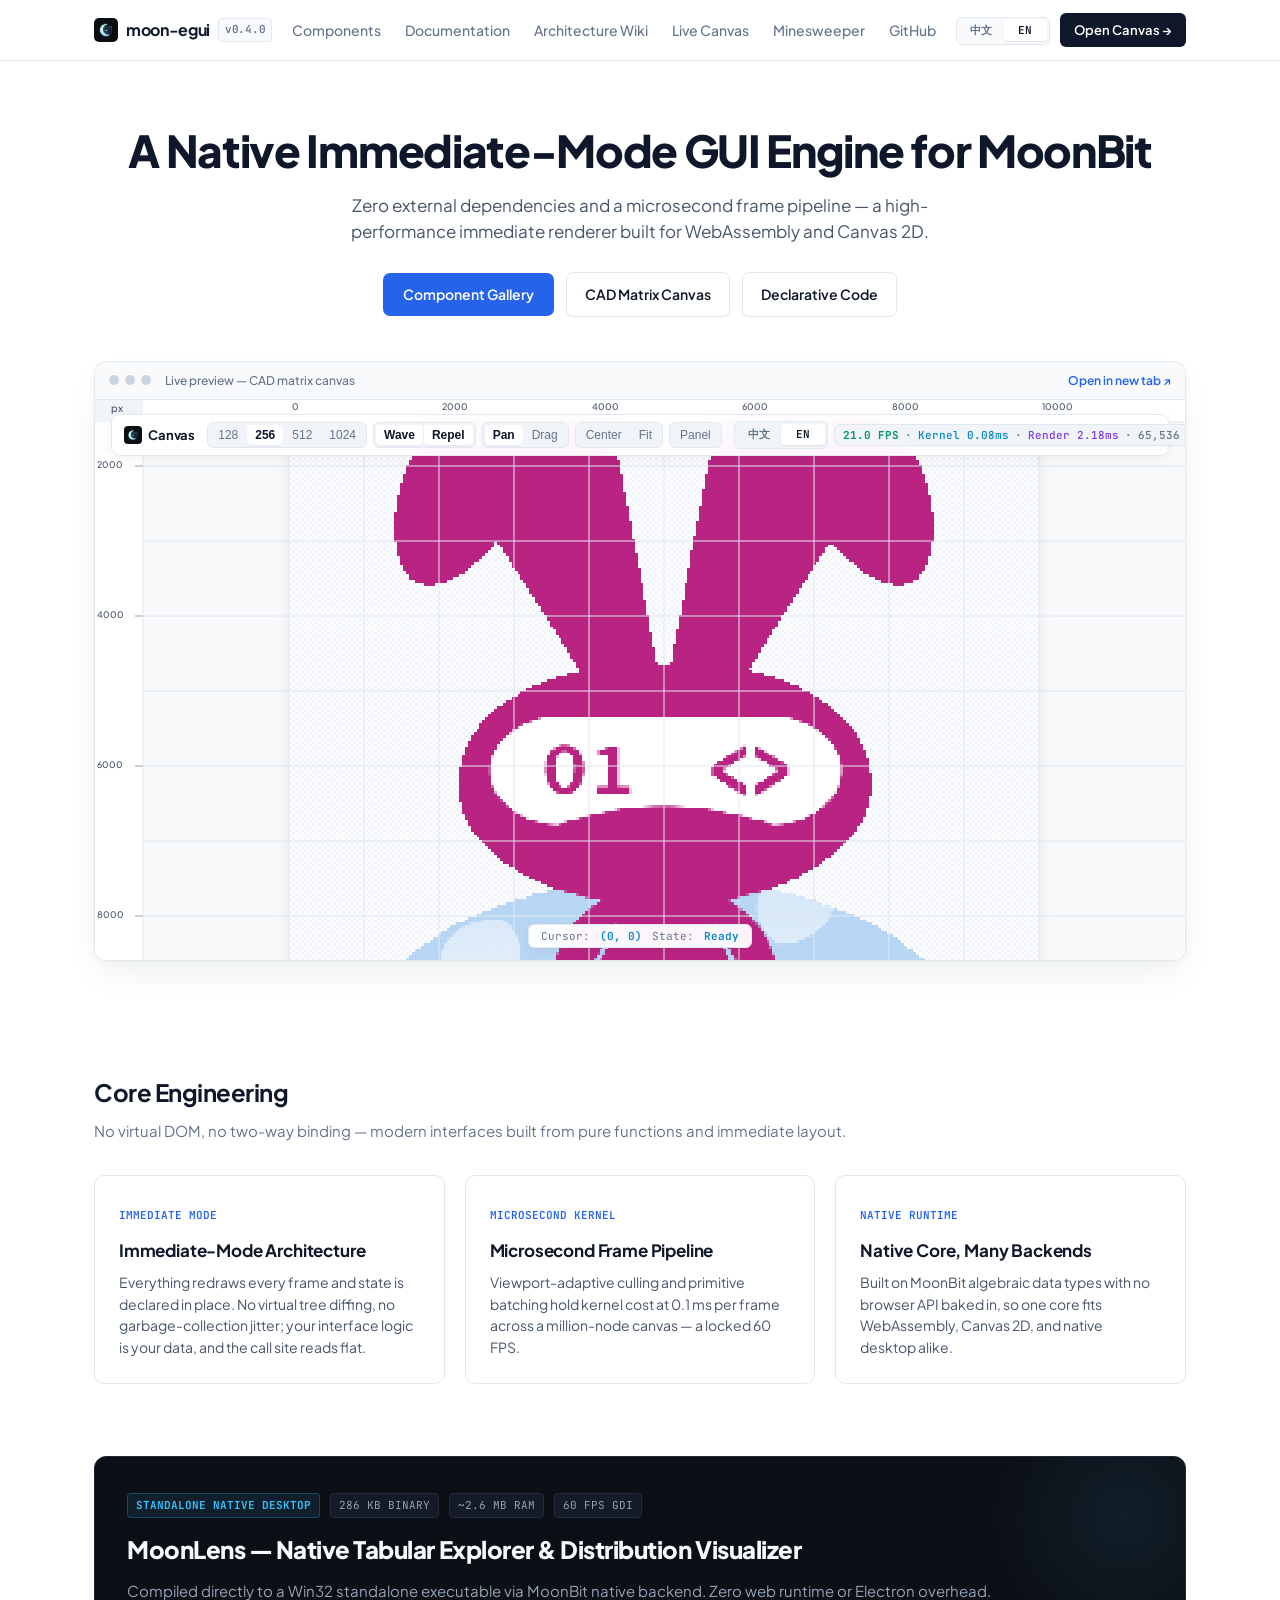
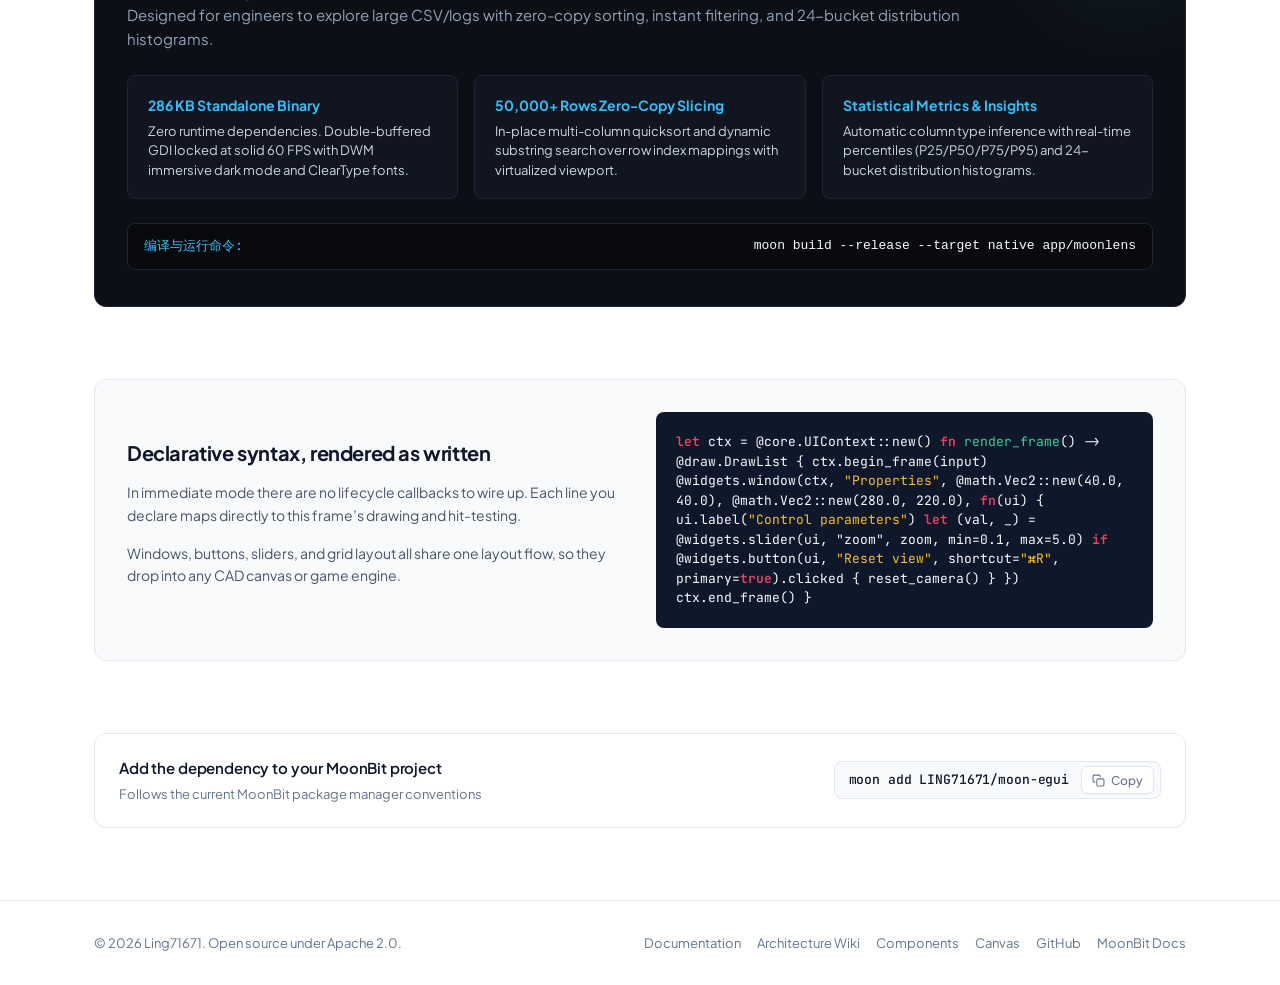
==== examples/canvas/index.html @ 2695a00e "release: v0.4.0 - add Stepper, Rating, Steps, Pagination, and NodeEditor" ====
<!DOCTYPE html>
<html lang="zh-CN">
<head>
  <meta charset="UTF-8">
  <meta name="viewport" content="width=device-width, initial-scale=1.0">
  <title>moon-egui | MoonBit 原生即时模式 GUI 引擎</title>
  <link rel="icon" type="image/png" href="assets/favicon.png">
  <link rel="preconnect" href="https://fonts.googleapis.com">
  <link rel="preconnect" href="https://fonts.gstatic.com" crossorigin>
  <link href="https://fonts.googleapis.com/css2?family=Plus+Jakarta+Sans:wght@400;500;600;700;800&family=JetBrains+Mono:wght@400;500;600&family=Noto+Sans+SC:wght@400;500;600;700&display=swap" rel="stylesheet">
  <style>
    :root {
      --bg: #ffffff;
      --bg-subtle: #f8fafc;
      --surface: #ffffff;
      --border: #e2e8f0;
      --border-strong: #cbd5e1;
      --text-main: #0f172a;
      --text-muted: #64748b;
      --text-sub: #475569;
      --brand: #2563eb;
      --brand-hover: #1d4ed8;
      --dark-btn: #0f172a;
      --dark-btn-hover: #1e293b;
    }

    * {
      box-sizing: border-box;
      margin: 0;
      padding: 0;
    }

    body {
      font-family: 'Plus Jakarta Sans', -apple-system, BlinkMacSystemFont, "Segoe UI", Roboto, "PingFang SC", "Hiragino Sans GB", "Microsoft YaHei UI", "Microsoft YaHei", "Noto Sans SC", sans-serif;
      background-color: var(--bg);
      color: var(--text-main);
      line-height: 1.6;
      -webkit-font-smoothing: antialiased;
    }

    /* Container */
    .container {
      max-width: 1140px;
      margin: 0 auto;
      padding: 0 24px;
    }

    /* Navigation */
    .site-nav {
      position: sticky;
      top: 0;
      z-index: 100;
      background: rgba(255, 255, 255, 0.9);
      backdrop-filter: blur(12px);
      -webkit-backdrop-filter: blur(12px);
      border-bottom: 1px solid var(--border);
    }

    .nav-inner {
      display: flex;
      align-items: center;
      justify-content: space-between;
      height: 60px;
    }

    .brand-link {
      display: flex;
      align-items: center;
      gap: 8px;
      text-decoration: none;
      color: var(--text-main);
      font-weight: 700;
      font-size: 16px;
      letter-spacing: -0.02em;
    }

    .brand-logo {
      width: 24px;
      height: 24px;
      border-radius: 5px;
      object-fit: cover;
    }

    .brand-tag {
      font-family: 'JetBrains Mono', monospace;
      font-size: 11px;
      font-weight: 600;
      color: var(--text-muted);
      background: var(--bg-subtle);
      padding: 2px 6px;
      border-radius: 4px;
      border: 1px solid var(--border);
    }

    .nav-menu {
      display: flex;
      align-items: center;
      gap: 24px;
      list-style: none;
    }

    .nav-link {
      font-size: 14px;
      font-weight: 500;
      color: var(--text-muted);
      text-decoration: none;
      transition: color 0.15s ease;
    }

    .nav-link:hover {
      color: var(--text-main);
    }

    .nav-cta {
      display: inline-flex;
      align-items: center;
      gap: 6px;
      padding: 7px 14px;
      font-size: 13px;
      font-weight: 600;
      color: #ffffff;
      background: var(--dark-btn);
      border-radius: 6px;
      text-decoration: none;
      transition: background 0.15s ease;
    }

    .nav-cta:hover {
      background: var(--dark-btn-hover);
    }

    /* Hero */
    .hero {
      padding: 64px 0 40px;
      text-align: center;
    }

    .hero-title {
      font-size: 44px;
      font-weight: 800;
      letter-spacing: -0.03em;
      line-height: 1.15;
      color: var(--text-main);
      margin-bottom: 16px;
    }

    .hero-subtitle {
      font-size: 17px;
      color: var(--text-sub);
      max-width: 640px;
      margin: 0 auto 28px;
      line-height: 1.55;
    }

    .hero-actions {
      display: flex;
      align-items: center;
      justify-content: center;
      gap: 12px;
      margin-bottom: 44px;
    }

    .btn-primary {
      display: inline-flex;
      align-items: center;
      gap: 8px;
      padding: 10px 20px;
      font-size: 14px;
      font-weight: 600;
      color: #ffffff;
      background: var(--dark-btn);
      border-radius: 7px;
      text-decoration: none;
      transition: all 0.15s ease;
    }

    .btn-primary:hover {
      background: var(--dark-btn-hover);
      transform: translateY(-1px);
    }

    .btn-secondary {
      display: inline-flex;
      align-items: center;
      gap: 8px;
      padding: 10px 18px;
      font-size: 14px;
      font-weight: 600;
      color: var(--text-main);
      background: #ffffff;
      border: 1px solid var(--border);
      border-radius: 7px;
      text-decoration: none;
      transition: all 0.15s ease;
    }

    .btn-secondary:hover {
      background: var(--bg-subtle);
      border-color: var(--border-strong);
    }

    /* Live Workbench Frame */
    .workbench-window {
      background: #ffffff;
      border: 1px solid var(--border);
      border-radius: 12px;
      box-shadow: 0 16px 36px -8px rgba(15, 23, 42, 0.08), 0 2px 6px -1px rgba(15, 23, 42, 0.04);
      overflow: hidden;
      margin-bottom: 72px;
    }

    .workbench-header {
      height: 38px;
      background: var(--bg-subtle);
      border-bottom: 1px solid var(--border);
      display: flex;
      align-items: center;
      justify-content: space-between;
      padding: 0 14px;
      font-size: 12px;
      font-weight: 500;
      color: var(--text-muted);
    }

    .header-dots {
      display: flex;
      align-items: center;
      gap: 6px;
    }

    .dot {
      width: 10px;
      height: 10px;
      border-radius: 50%;
      background: #cbd5e1;
    }

    .workbench-tools {
      display: flex;
      align-items: center;
      gap: 12px;
    }

    .fullscreen-link {
      color: var(--brand);
      text-decoration: none;
      font-weight: 600;
      font-size: 12px;
    }

    .fullscreen-link:hover {
      text-decoration: underline;
    }

    .workbench-iframe {
      width: 100%;
      height: 560px;
      border: none;
      display: block;
    }

    /* Engineering Pillars */
    .section-header {
      margin-bottom: 32px;
    }

    .section-title {
      font-size: 24px;
      font-weight: 700;
      letter-spacing: -0.02em;
      margin-bottom: 8px;
    }

    .section-desc {
      font-size: 15px;
      color: var(--text-muted);
    }

    .pillars-grid {
      display: grid;
      grid-template-columns: repeat(3, 1fr);
      gap: 20px;
      margin-bottom: 72px;
    }

    .pillar-card {
      padding: 24px;
      background: #ffffff;
      border: 1px solid var(--border);
      border-radius: 10px;
      transition: border-color 0.15s ease;
    }

    .pillar-card:hover {
      border-color: var(--border-strong);
    }

    .pillar-tag {
      display: inline-block;
      font-family: 'JetBrains Mono', monospace;
      font-size: 11px;
      font-weight: 600;
      color: var(--brand);
      margin-bottom: 12px;
    }

    .pillar-title {
      font-size: 17px;
      font-weight: 700;
      letter-spacing: -0.01em;
      margin-bottom: 8px;
    }

    .pillar-desc {
      font-size: 14px;
      color: var(--text-sub);
      line-height: 1.55;
    }

    /* Code Example Section */
    .code-section {
      background: var(--bg-subtle);
      border: 1px solid var(--border);
      border-radius: 12px;
      padding: 32px;
      margin-bottom: 72px;
      display: grid;
      grid-template-columns: 1fr 1fr;
      gap: 32px;
      align-items: center;
    }

    .code-desc-title {
      font-size: 20px;
      font-weight: 700;
      letter-spacing: -0.02em;
      margin-bottom: 12px;
    }

    .code-desc-text {
      font-size: 14px;
      color: var(--text-sub);
      line-height: 1.6;
      margin-bottom: 16px;
    }

    .code-block {
      background: #0f172a;
      color: #f8fafc;
      padding: 20px;
      border-radius: 8px;
      font-family: 'JetBrains Mono', monospace;
      font-size: 13px;
      line-height: 1.5;
      overflow-x: auto;
    }

    .code-kw { color: #f43f5e; font-weight: 600; }
    .code-type { color: #38bdf8; }
    .code-fn { color: #34d399; }
    .code-str { color: #fbbf24; }
    .code-comment { color: #64748b; font-style: italic; }

    /* MoonLens Desktop Spotlight */
    .moonlens-spotlight {
      background: #0c0f15;
      color: #f1f5f9;
      border: 1px solid #1e2638;
      border-radius: 12px;
      padding: 36px 32px;
      margin-bottom: 72px;
      position: relative;
      overflow: hidden;
    }
    .moonlens-spotlight::before {
      content: '';
      position: absolute;
      top: -80px;
      right: -80px;
      width: 280px;
      height: 280px;
      background: radial-gradient(circle, rgba(56, 189, 248, 0.09) 0%, transparent 70%);
      pointer-events: none;
    }
    .moonlens-header {
      display: flex;
      align-items: center;
      justify-content: space-between;
      flex-wrap: wrap;
      gap: 16px;
      margin-bottom: 12px;
    }
    .moonlens-badge-group {
      display: flex;
      align-items: center;
      gap: 10px;
      flex-wrap: wrap;
    }
    .moonlens-tag {
      display: inline-block;
      font-family: 'JetBrains Mono', monospace;
      font-size: 11px;
      font-weight: 700;
      color: #38bdf8;
      background: rgba(56, 189, 248, 0.1);
      border: 1px solid rgba(56, 189, 248, 0.25);
      padding: 3px 8px;
      border-radius: 4px;
    }
    .moonlens-metric-pill {
      font-family: 'JetBrains Mono', monospace;
      font-size: 11px;
      color: #94a3b8;
      background: #141a26;
      border: 1px solid #202b3d;
      padding: 3px 8px;
      border-radius: 4px;
    }
    .moonlens-title {
      font-size: 24px;
      font-weight: 800;
      letter-spacing: -0.02em;
      color: #f8fafc;
      margin-bottom: 10px;
    }
    .moonlens-desc {
      font-size: 15px;
      color: #94a3b8;
      line-height: 1.6;
      max-width: 880px;
      margin-bottom: 24px;
    }
    .moonlens-features {
      display: grid;
      grid-template-columns: repeat(3, 1fr);
      gap: 16px;
      margin-bottom: 24px;
    }
    .moonlens-feat-card {
      background: #111520;
      border: 1px solid #1c2436;
      border-radius: 8px;
      padding: 18px 20px;
    }
    .moonlens-feat-title {
      font-size: 14px;
      font-weight: 700;
      color: #38bdf8;
      margin-bottom: 6px;
    }
    .moonlens-feat-desc {
      font-size: 13px;
      color: #cbd5e1;
      line-height: 1.5;
    }
    .moonlens-cmd-box {
      background: #080a0e;
      border: 1px solid #1c2436;
      border-radius: 8px;
      padding: 12px 16px;
      display: flex;
      align-items: center;
      justify-content: space-between;
      gap: 16px;
      font-family: 'JetBrains Mono', monospace;
      font-size: 13px;
      color: #38bdf8;
    }

    /* Quickstart Bar */
    .quickstart-box {
      border: 1px solid var(--border);
      border-radius: 12px;
      padding: 22px 24px;
      background: #ffffff;
      display: flex;
      align-items: center;
      justify-content: space-between;
      gap: 24px;
      margin-bottom: 72px;
      transition: border-color 0.2s ease, box-shadow 0.2s ease;
    }

    .quickstart-box:hover {
      border-color: var(--border-strong);
      box-shadow: 0 4px 16px -4px rgba(0, 0, 0, 0.04);
    }

    .quickstart-text {
      font-size: 15px;
      font-weight: 600;
      color: var(--text-main);
      letter-spacing: -0.01em;
    }

    .quickstart-cmd-group {
      display: inline-flex;
      align-items: center;
      background: var(--bg-subtle);
      border: 1px solid var(--border);
      border-radius: 8px;
      padding: 4px 6px 4px 14px;
      gap: 12px;
      transition: border-color 0.15s ease, box-shadow 0.15s ease, background-color 0.15s ease;
      max-width: 100%;
    }

    .quickstart-cmd-group:hover,
    .quickstart-cmd-group:focus-within {
      border-color: var(--border-strong);
      box-shadow: 0 1px 3px rgba(0, 0, 0, 0.03);
    }

    .quickstart-cmd {
      font-family: 'JetBrains Mono', monospace;
      font-size: 13px;
      font-weight: 500;
      color: var(--text-main);
      user-select: all;
      white-space: nowrap;
      letter-spacing: -0.01em;
    }

    .quickstart-copy-btn {
      display: inline-flex;
      align-items: center;
      justify-content: center;
      gap: 6px;
      height: 28px;
      padding: 0 10px;
      font-size: 12px;
      font-weight: 500;
      font-family: inherit;
      color: var(--text-muted);
      background: #ffffff;
      border: 1px solid var(--border);
      border-radius: 6px;
      cursor: pointer;
      outline: none;
      transition: all 0.18s cubic-bezier(0.16, 1, 0.3, 1);
      user-select: none;
      white-space: nowrap;
      box-shadow: 0 1px 2px rgba(0, 0, 0, 0.04);
    }

    .quickstart-copy-btn:hover {
      color: var(--text-main);
      border-color: var(--border-strong);
      background: #f8fafc;
      transform: translateY(-0.5px);
      box-shadow: 0 2px 4px rgba(0, 0, 0, 0.05);
    }

    .quickstart-copy-btn:active {
      transform: translateY(0.5px) scale(0.98);
      box-shadow: 0 1px 1px rgba(0, 0, 0, 0.04);
    }

    .quickstart-copy-btn:focus-visible {
      border-color: var(--brand);
      box-shadow: 0 0 0 2px rgba(37, 99, 235, 0.2);
    }

    .quickstart-copy-btn .copy-icon,
    .quickstart-copy-btn .check-icon {
      width: 13px;
      height: 13px;
      flex-shrink: 0;
      transition: transform 0.2s cubic-bezier(0.16, 1, 0.3, 1);
    }

    .quickstart-copy-btn .check-icon {
      display: none;
      color: #16a34a;
    }

    .quickstart-copy-btn.copied {
      color: #16a34a;
      background: #f0fdf4;
      border-color: #bbf7d0;
      box-shadow: 0 1px 2px rgba(22, 163, 74, 0.08);
    }

    .quickstart-copy-btn.copied .copy-icon {
      display: none;
    }

    .quickstart-copy-btn.copied .check-icon {
      display: inline-block;
      animation: checkPop 0.25s cubic-bezier(0.175, 0.885, 0.32, 1.275);
    }

    @keyframes checkPop {
      0% { transform: scale(0.5); opacity: 0; }
      100% { transform: scale(1); opacity: 1; }
    }

    /* Footer */
    .site-footer {
      border-top: 1px solid var(--border);
      padding: 32px 0;
      font-size: 13px;
      color: var(--text-muted);
    }

    .footer-inner {
      display: flex;
      align-items: center;
      justify-content: space-between;
    }

    .footer-links {
      display: flex;
      align-items: center;
      gap: 16px;
    }

    .footer-links a {
      color: var(--text-muted);
      text-decoration: none;
    }

    .footer-links a:hover {
      color: var(--text-main);
    }

    @media (max-width: 840px) {
      .hero-title { font-size: 32px; }
      .pillars-grid { grid-template-columns: 1fr; }
      .moonlens-features { grid-template-columns: 1fr; }
      .code-section { grid-template-columns: 1fr; }
      .quickstart-box { flex-direction: column; align-items: stretch; gap: 16px; }
      .quickstart-cmd-group { width: 100%; justify-content: space-between; overflow: hidden; }
      .quickstart-cmd { overflow-x: auto; max-width: calc(100% - 80px); }
      .footer-inner { flex-direction: column; gap: 12px; }
    }
  </style>
  <link rel="stylesheet" href="css/lang.css?v=20260916a">
  <script src="js/i18n.js?v=20260916a"></script>
</head>
<body data-i18n-title="index.title">

  <!-- Sticky Minimalist Navigation -->
  <nav class="site-nav">
    <div class="container nav-inner">
      <a href="index.html" class="brand-link">
        <img src="assets/logo.png" alt="moon-egui logo" class="brand-logo" />
        <span>moon-egui</span>
        <span class="brand-tag">v0.4.0</span>
      </a>
      <ul class="nav-menu">
        <li><a href="gallery.html" class="nav-link" data-i18n="nav.gallery">组件展厅</a></li>
        <li><a href="docs.html" class="nav-link" data-i18n="nav.docs">文档中心</a></li>
        <li><a href="wiki.html" class="nav-link" data-i18n="nav.wiki">技术 Wiki</a></li>
        <li><a href="benchmark.html" class="nav-link" data-i18n="nav.canvas">画板演示</a></li>
        <li><a href="minesweeper.html" class="nav-link" data-i18n="nav.mines">扫雷</a></li>
        <li><a href="https://github.com/ling71671/moon-egui" target="_blank" rel="noreferrer" class="nav-link" data-i18n="nav.github">GitHub 源码</a></li>
      </ul>
      <div class="nav-actions">
        <div data-lang-switch></div>
        <a href="benchmark.html" class="nav-cta" data-i18n="nav.openCanvas">进入画板 →</a>
      </div>
    </div>
  </nav>

  <!-- Hero -->
  <header class="hero">
    <div class="container">
      <h1 class="hero-title" data-i18n="hero.title">MoonBit 原生即时模式 GUI 引擎</h1>
      <p class="hero-subtitle" data-i18n="hero.subtitle">
        零外部依赖、微秒级帧管线，面向 WebAssembly 与 Canvas 2D 的高性能即时渲染内核。
      </p>
      <div class="hero-actions">
        <a href="gallery.html" class="btn-primary" style="background: var(--brand);" data-i18n="hero.ctaGallery">组件展厅</a>
        <a href="benchmark.html" class="btn-secondary" data-i18n="hero.ctaCanvas">CAD 矩阵画板</a>
        <a href="#code" class="btn-secondary" data-i18n="hero.ctaCode">查看声明式代码</a>
      </div>

      <!-- In-Page Live Interactive Canvas Workbench -->
      <div class="workbench-window" id="demo">
        <div class="workbench-header">
          <div class="header-dots">
            <span class="dot"></span>
            <span class="dot"></span>
            <span class="dot"></span>
            <span style="margin-left: 8px;" data-i18n="wb.caption">CAD 矩阵画板实时运行预览</span>
          </div>
          <div class="workbench-tools">
            <a href="benchmark.html" target="_blank" class="fullscreen-link" data-i18n="wb.openNewTab">新标签页打开 ↗</a>
          </div>
        </div>
        <iframe src="benchmark.html?embedded=1" class="workbench-iframe" title="moon-egui Live Canvas" data-i18n-attrs="title:wb.iframeTitle"></iframe>
      </div>
    </div>
  </header>

  <!-- Core Engineering Pillars -->
  <section class="container" id="features">
    <div class="section-header">
      <h2 class="section-title" data-i18n="features.title">核心工程特性</h2>
      <p class="section-desc" data-i18n="features.desc">抛弃虚拟 DOM 与双向绑定，用纯函数与即时布局构筑现代界面。</p>
    </div>

    <div class="pillars-grid">
      <div class="pillar-card">
        <span class="pillar-tag">IMMEDIATE MODE</span>
        <h3 class="pillar-title" data-i18n="p1.title">即时模式架构</h3>
        <p class="pillar-desc" data-i18n="p1.desc">
          每帧重绘、状态就地声明。无虚拟 DOM 树比对与垃圾回收抖动，界面逻辑即业务数据，代码结构极其扁平清爽。
        </p>
      </div>

      <div class="pillar-card">
        <span class="pillar-tag">MICROSECOND KERNEL</span>
        <h3 class="pillar-title" data-i18n="p2.title">微秒级帧管线</h3>
        <p class="pillar-desc" data-i18n="p2.desc">
          视口自适应空间剔除与图元合并，百万级逻辑节点画板下帧内核计算耗时仅 0.1ms，稳定跑满 60 FPS 刷新率。
        </p>
      </div>

      <div class="pillar-card">
        <span class="pillar-tag">NATIVE RUNTIME</span>
        <h3 class="pillar-title" data-i18n="p3.title">纯粹原生与多后端</h3>
        <p class="pillar-desc" data-i18n="p3.desc">
          基于 MoonBit 原生代数数据类型构建，不绑定特定浏览器 API，可轻松适配 WebAssembly、Canvas 2D 及跨平台原生桌面。
        </p>
      </div>
    </div>
  </section>

  <!-- MoonLens Native Desktop Spotlight -->
  <section class="container" id="moonlens">
    <div class="moonlens-spotlight">
      <div class="moonlens-header">
        <div class="moonlens-badge-group">
          <span class="moonlens-tag" data-i18n="moonlens.tag">STANDALONE NATIVE DESKTOP</span>
          <span class="moonlens-metric-pill">286 KB BINARY</span>
          <span class="moonlens-metric-pill">~2.6 MB RAM</span>
          <span class="moonlens-metric-pill">60 FPS GDI</span>
        </div>
      </div>
      <h2 class="moonlens-title" data-i18n="moonlens.title">MoonLens — 本地结构化数据与分布探索器</h2>
      <p class="moonlens-desc" data-i18n="moonlens.desc">
        采用 MoonBit 原生后端直接编译为 Win32 独立可执行程序，零 Web 引擎或 Electron 依赖。专为研发人员与系统工程师打造，支持 50,000+ 行大规模数据零拷贝索引排序、全局实时过滤与 24 桶频率分布直方图。
      </p>
      <div class="moonlens-features">
        <div class="moonlens-feat-card">
          <div class="moonlens-feat-title" data-i18n="moonlens.f1.title">286 KB 纯粹原生单文件</div>
          <div class="moonlens-feat-desc" data-i18n="moonlens.f1.desc">
            无任何外部运行时，双缓冲 GDI 稳定锁定 60 FPS，DWM 沉浸式暗黑标题栏，原生 ClearType 高分屏字体渲染。
          </div>
        </div>
        <div class="moonlens-feat-card">
          <div class="moonlens-feat-title" data-i18n="moonlens.f2.title">50,000+ 行零拷贝索引切片</div>
          <div class="moonlens-feat-desc" data-i18n="moonlens.f2.desc">
            基于行间接索引表执行多列快速排序与实时子串过滤，微秒级视口剔除虚拟滚动，保持极致跟手动效。
          </div>
        </div>
        <div class="moonlens-feat-card">
          <div class="moonlens-feat-title" data-i18n="moonlens.f3.title">统计指标与分布洞察</div>
          <div class="moonlens-feat-desc" data-i18n="moonlens.f3.desc">
            自动推断列数据类型，实时计算分位数 (P25/P50/P75/P95) 与 24-bucket 频率直方图，悬停即看桶内行数明细。
          </div>
        </div>
      </div>
      <div class="moonlens-cmd-box">
        <span>编译与运行命令:</span>
        <code style="color: #f8fafc;">moon build --release --target native app/moonlens</code>
      </div>
    </div>
  </section>

  <!-- Side-by-Side Declarative Code Section -->
  <section class="container" id="code">
    <div class="code-section">
      <div>
        <h2 class="code-desc-title" data-i18n="code.title">声明式语法，所见即所得</h2>
        <p class="code-desc-text" data-i18n="code.p1">
          在即时模式下，界面组件没有复杂的生命周期回调，每一行声明直接对应当帧的绘制与事件命中。
        </p>
        <p class="code-desc-text" data-i18n="code.p2">
          窗口容器、按钮、滑块、网格排列等常见控件均具备统一的布局流，极易嵌入至任何复杂的 CAD 画布与游戏引擎。
        </p>
      </div>
      <div class="code-block"><span class="code-kw">let</span> ctx = @core.UIContext::new()

<span class="code-kw">fn</span> <span class="code-fn">render_frame</span>() -&gt; @draw.DrawList {
  ctx.begin_frame(input)

  @widgets.window(ctx, <span class="code-str" data-i18n="code.windowTitle">"属性面板"</span>, @math.Vec2::new(40.0, 40.0), @math.Vec2::new(280.0, 220.0), <span class="code-kw">fn</span>(ui) {
    ui.label(<span class="code-str" data-i18n="code.param">"控制参数"</span>)
    <span class="code-kw">let</span> (val, _) = @widgets.slider(ui, "zoom", zoom, min=0.1, max=5.0)

    <span class="code-kw">if</span> @widgets.button(ui, <span class="code-str" data-i18n="code.resetBtn">"重置视图"</span>, shortcut=<span class="code-str">"⌘R"</span>, primary=<span class="code-kw">true</span>).clicked {
      reset_camera()
    }
  })

  ctx.end_frame()
}</div>
    </div>
  </section>

  <!-- Quickstart -->
  <section class="container">
    <div class="quickstart-box">
      <div>
        <div class="quickstart-text" data-i18n="quickstart.title">在 MoonBit 项目中快速引入依赖</div>
        <div style="font-size: 13px; color: var(--text-muted); margin-top: 4px;" data-i18n="quickstart.sub">支持 MoonBit 最新版本包管理规范</div>
      </div>
      <div class="quickstart-cmd-group">
        <code class="quickstart-cmd" id="quickstartCmd">moon add LING71671/moon-egui</code>
        <button type="button" class="quickstart-copy-btn" id="copyCmdBtn" data-i18n-attrs="title:quickstart.copyTitle;aria-label:quickstart.copyTitle">
          <svg class="copy-icon" viewBox="0 0 24 24" fill="none" stroke="currentColor" stroke-width="2" stroke-linecap="round" stroke-linejoin="round">
            <rect x="9" y="9" width="13" height="13" rx="2" ry="2"></rect>
            <path d="M5 15H4a2 2 0 0 1-2-2V4a2 2 0 0 1 2-2h9a2 2 0 0 1 2 2v1"></path>
          </svg>
          <svg class="check-icon" viewBox="0 0 24 24" fill="none" stroke="currentColor" stroke-width="2.5" stroke-linecap="round" stroke-linejoin="round">
            <polyline points="20 6 9 17 4 12"></polyline>
          </svg>
          <span class="copy-text" data-i18n="quickstart.copy">复制</span>
        </button>
      </div>
    </div>
  </section>

  <!-- Footer -->
  <footer class="site-footer">
    <div class="container footer-inner">
      <div data-i18n="footer.copy">© 2026 Ling71671. Apache 2.0 协议开源项目。</div>
      <div class="footer-links">
        <a href="docs.html" data-i18n="nav.docs">文档中心</a>
        <a href="wiki.html" data-i18n="nav.wiki">技术 Wiki</a>
        <a href="gallery.html" data-i18n="nav.gallery">组件展厅</a>
        <a href="benchmark.html" data-i18n="footer.canvas">画板</a>
        <a href="https://github.com/ling71671/moon-egui" target="_blank" rel="noreferrer">GitHub</a>
        <a href="https://docs.moonbitlang.com" target="_blank" rel="noreferrer" data-i18n="footer.moonbit">MoonBit 官网</a>
      </div>
    </div>
  </footer>

  <script>
    (function () {
      var copyBtn = document.getElementById('copyCmdBtn');
      var cmdEl = document.getElementById('quickstartCmd');
      var textSpan = copyBtn ? copyBtn.querySelector('.copy-text') : null;
      var timer = null;

      if (!copyBtn || !cmdEl) return;

      copyBtn.addEventListener('click', function () {
        var text = cmdEl.textContent.trim();

        function markSuccess() {
          copyBtn.classList.add('copied');
          if (textSpan) {
            textSpan.textContent = typeof I18N !== 'undefined' ? I18N.t('quickstart.copied', '已复制') : '已复制';
          }
          if (timer) clearTimeout(timer);
          timer = setTimeout(function () {
            copyBtn.classList.remove('copied');
            if (textSpan) {
              textSpan.textContent = typeof I18N !== 'undefined' ? I18N.t('quickstart.copy', '复制') : '复制';
            }
          }, 2000);
        }

        if (navigator.clipboard && navigator.clipboard.writeText) {
          navigator.clipboard.writeText(text).then(markSuccess).catch(function () {
            fallbackCopy(text, markSuccess);
          });
        } else {
          fallbackCopy(text, markSuccess);
        }
      });

      function fallbackCopy(text, callback) {
        var ta = document.createElement('textarea');
        ta.value = text;
        ta.style.position = 'fixed';
        ta.style.opacity = '0';
        ta.style.left = '-9999px';
        document.body.appendChild(ta);
        ta.focus();
        ta.select();
        try {
          var ok = document.execCommand('copy');
          if (ok) callback();
        } catch (e) {
          console.warn('Fallback copy failed', e);
        }
        document.body.removeChild(ta);
      }
    })();
  </script>
</body>
</html>
---- examples/canvas/css/lang.css ----
/* moon-egui — language switcher
 * Shared by index.html, gallery.html, benchmark.html and minesweeper.html.
 * Every value reads the host page's tokens with a safe fallback, so the
 * control inherits whichever design surface it is dropped into.
 */

/* Wrapper that groups the switcher with the nav CTA. */
.nav-actions {
  display: flex;
  align-items: center;
  gap: 10px;
  flex-shrink: 0;
}

.lang-switch {
  position: relative;
  display: inline-flex;
  align-items: center;
  padding: 2px;
  background: var(--segment-bg, var(--bg-subtle, #f1f5f9));
  border: 1px solid var(--border, #e2e8f0);
  border-radius: 6px;
  user-select: none;
  -webkit-tap-highlight-color: transparent;
  transition: border-color 0.18s ease;
}

.lang-switch:hover {
  border-color: var(--border-strong, #cbd5e1);
}

.lang-switch:focus-within {
  border-color: var(--brand, #2563eb);
}

.lang-switch-thumb {
  position: absolute;
  top: 2px;
  left: 2px;
  width: calc(50% - 2px);
  height: calc(100% - 4px);
  border-radius: 4px;
  background: #ffffff;
  box-shadow: 0 1px 2px rgba(15, 23, 42, 0.10);
  transition: transform 0.24s cubic-bezier(0.16, 1, 0.3, 1);
  will-change: transform;
  pointer-events: none;
}

.lang-switch[data-active="1"] .lang-switch-thumb {
  transform: translateX(100%);
}

.lang-switch button {
  position: relative;
  z-index: 1;
  flex: 1 1 0;
  min-width: 44px;
  padding: 3px 8px;
  appearance: none;
  border: 0;
  border-radius: 4px;
  background: transparent;
  font-family: 'JetBrains Mono', ui-monospace, SFMono-Regular, Menlo, monospace;
  font-size: 11px;
  font-weight: 600;
  line-height: 1.4;
  letter-spacing: 0.01em;
  color: var(--text-muted, #64748b);
  text-align: center;
  cursor: pointer;
  transition: color 0.18s ease;
}

.lang-switch button:hover {
  color: var(--text-main, #0f172a);
}

.lang-switch button[aria-pressed="true"] {
  color: var(--text-main, #0f172a);
}

.lang-switch button:focus-visible {
  outline: 2px solid var(--brand, #2563eb);
  outline-offset: 1px;
}

/* Re-inked text on every language swap — a single quiet cross-fade. */
html.i18n-swapping [data-i18n],
html.i18n-swapping [data-i18n-html] {
  opacity: 0.25;
}

[data-i18n],
[data-i18n-html] {
  transition: opacity 0.16s ease;
}

/* Keep the shared navigation bar comfortable now that it carries one more item. */
@media (max-width: 1000px) {
  .nav-menu { gap: 18px; }
  .nav-link { font-size: 13px; }
}

@media (max-width: 880px) {
  .nav-menu { gap: 14px; }
  .nav-actions { gap: 8px; }
  .lang-switch button { min-width: 40px; }
}

@media (prefers-reduced-motion: reduce) {
  .lang-switch-thumb { transition: none; }
  [data-i18n],
  [data-i18n-html] { transition: none; }
}
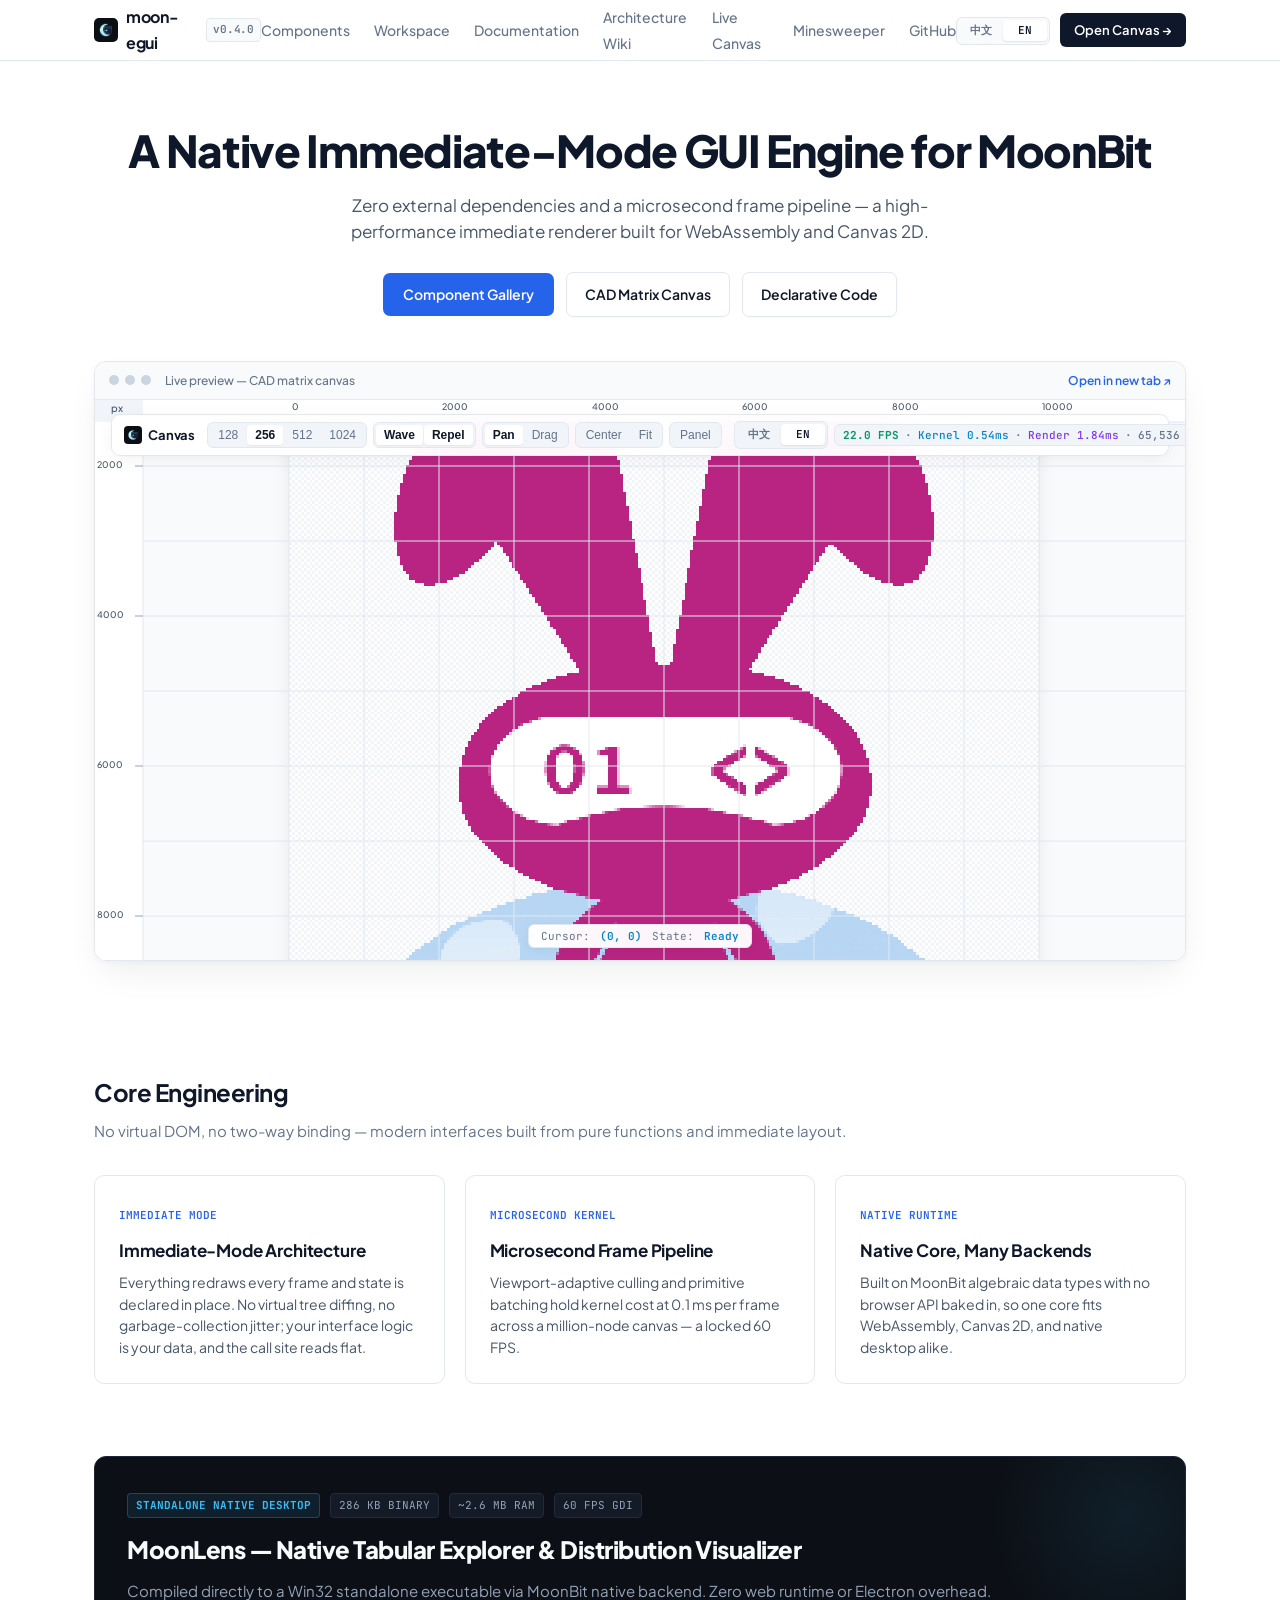
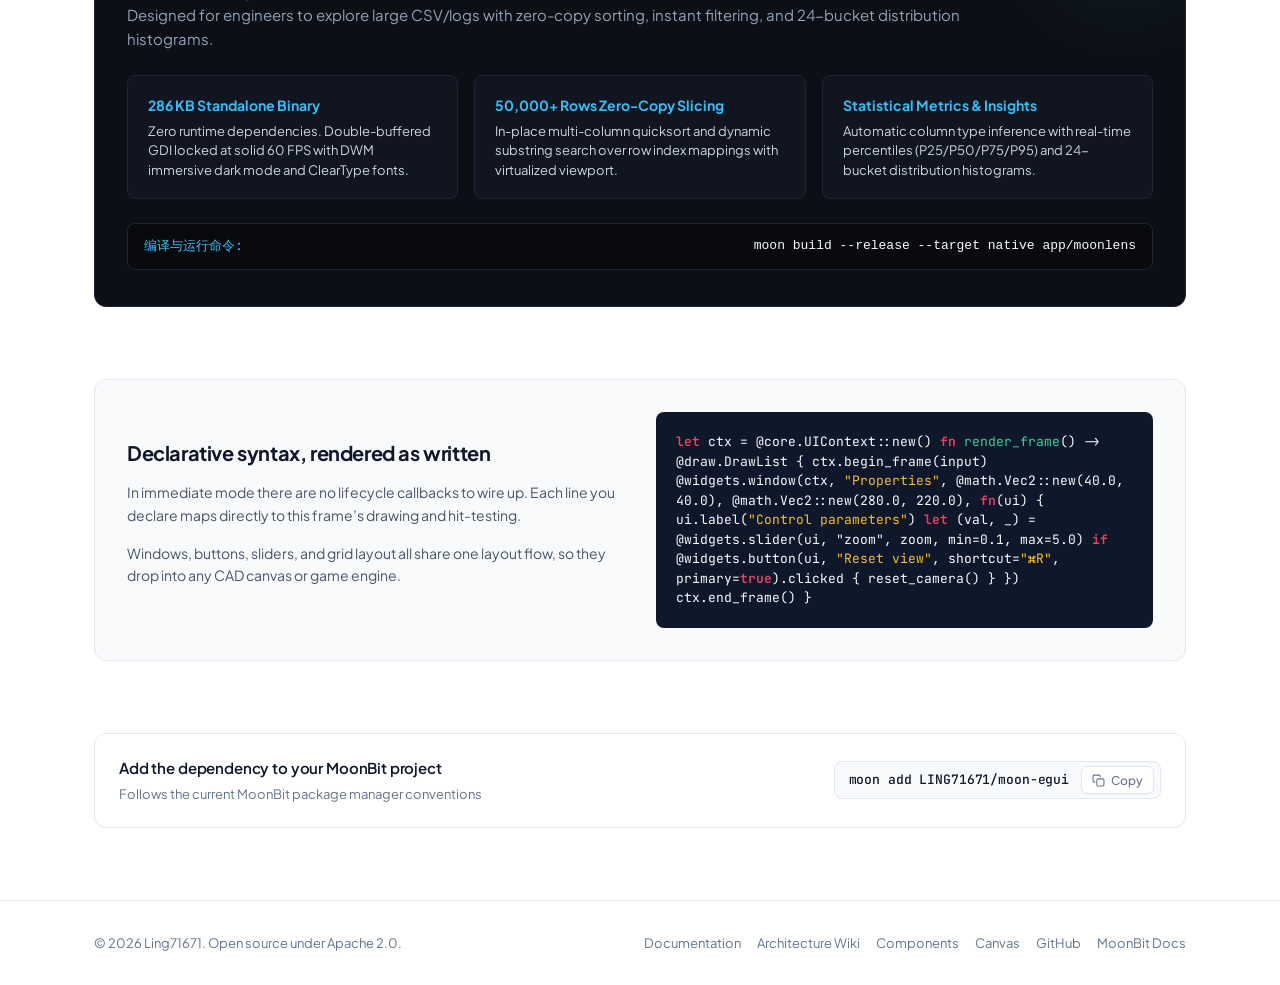
==== commit 86050768: "feat(demo): add lightweight online code workspace prototype" ====
--- a/examples/canvas/index.html
+++ b/examples/canvas/index.html
@@ -635,8 +635,8 @@
       .footer-inner { flex-direction: column; gap: 12px; }
     }
   </style>
-  <link rel="stylesheet" href="css/lang.css?v=20260916a">
-  <script src="js/i18n.js?v=20260916a"></script>
+  <link rel="stylesheet" href="css/lang.css?v=20260918a">
+  <script src="js/i18n.js?v=20260918a"></script>
 </head>
 <body data-i18n-title="index.title">
 
@@ -650,6 +650,7 @@
       </a>
       <ul class="nav-menu">
         <li><a href="gallery.html" class="nav-link" data-i18n="nav.gallery">组件展厅</a></li>
+        <li><a href="code_workspace.html" class="nav-link" data-i18n="nav.workspace">工作空间</a></li>
         <li><a href="docs.html" class="nav-link" data-i18n="nav.docs">文档中心</a></li>
         <li><a href="wiki.html" class="nav-link" data-i18n="nav.wiki">技术 Wiki</a></li>
         <li><a href="benchmark.html" class="nav-link" data-i18n="nav.canvas">画板演示</a></li>
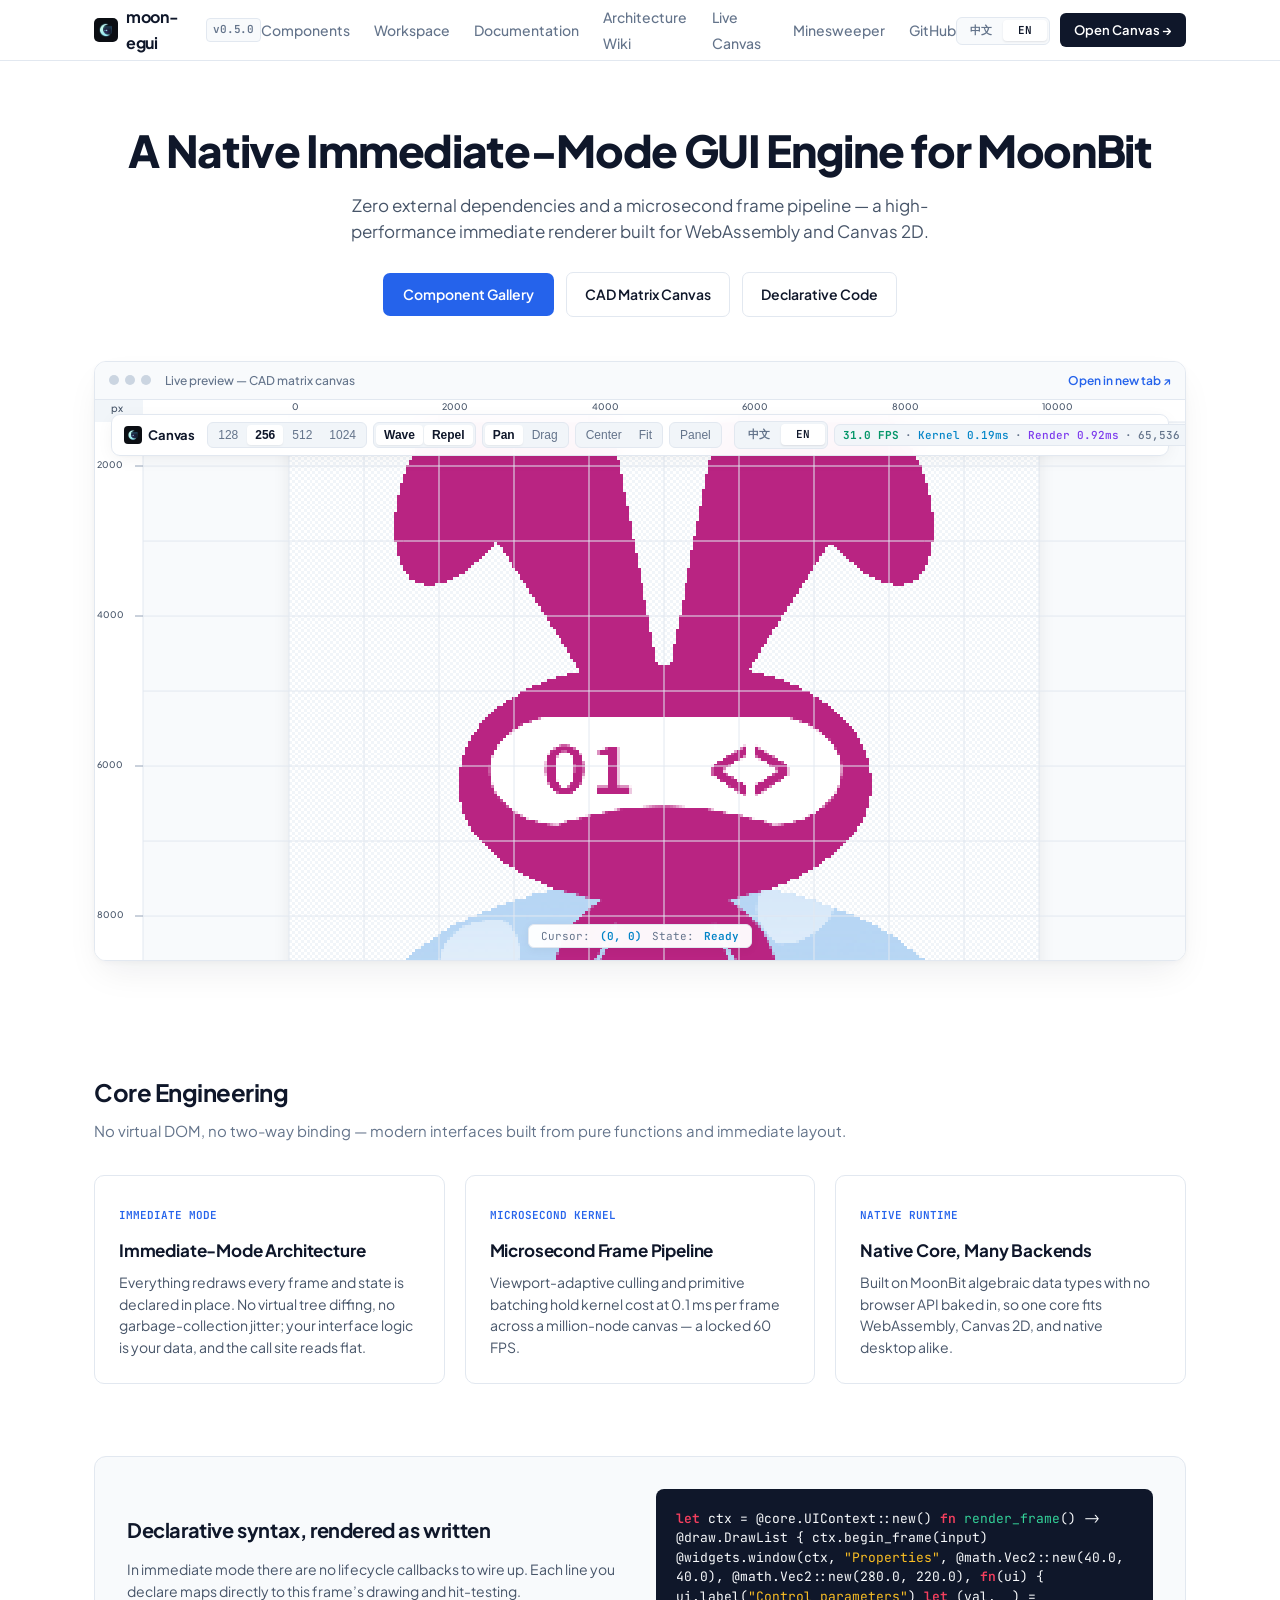
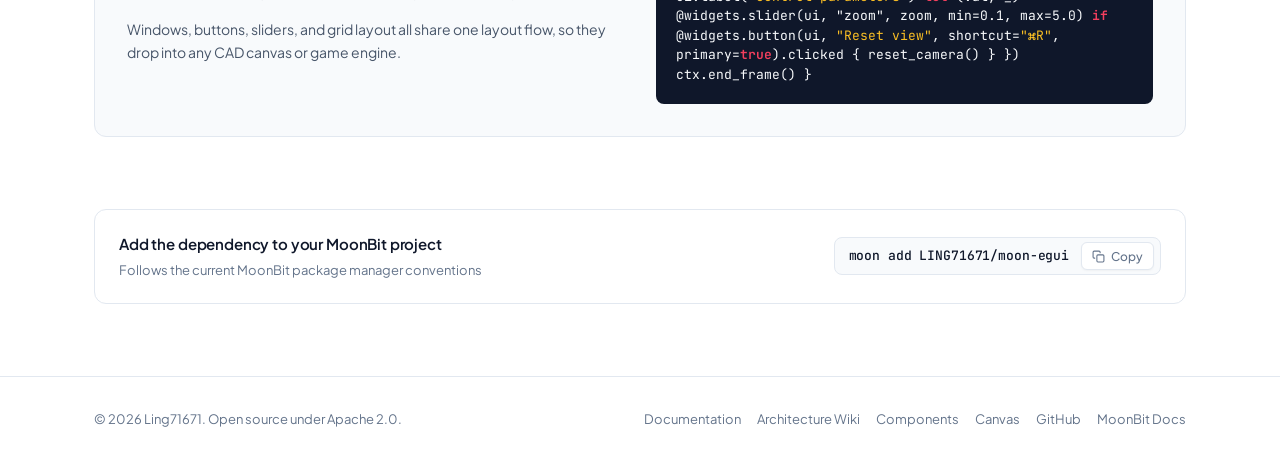
==== commit 6c24a595: "release: v0.5.0 - mesh hardware acceleration, centered steps vector icons, pure engine dogfooding st" ====
--- a/examples/canvas/index.html
+++ b/examples/canvas/index.html
@@ -361,111 +361,6 @@
     .code-str { color: #fbbf24; }
     .code-comment { color: #64748b; font-style: italic; }
 
-    /* MoonLens Desktop Spotlight */
-    .moonlens-spotlight {
-      background: #0c0f15;
-      color: #f1f5f9;
-      border: 1px solid #1e2638;
-      border-radius: 12px;
-      padding: 36px 32px;
-      margin-bottom: 72px;
-      position: relative;
-      overflow: hidden;
-    }
-    .moonlens-spotlight::before {
-      content: '';
-      position: absolute;
-      top: -80px;
-      right: -80px;
-      width: 280px;
-      height: 280px;
-      background: radial-gradient(circle, rgba(56, 189, 248, 0.09) 0%, transparent 70%);
-      pointer-events: none;
-    }
-    .moonlens-header {
-      display: flex;
-      align-items: center;
-      justify-content: space-between;
-      flex-wrap: wrap;
-      gap: 16px;
-      margin-bottom: 12px;
-    }
-    .moonlens-badge-group {
-      display: flex;
-      align-items: center;
-      gap: 10px;
-      flex-wrap: wrap;
-    }
-    .moonlens-tag {
-      display: inline-block;
-      font-family: 'JetBrains Mono', monospace;
-      font-size: 11px;
-      font-weight: 700;
-      color: #38bdf8;
-      background: rgba(56, 189, 248, 0.1);
-      border: 1px solid rgba(56, 189, 248, 0.25);
-      padding: 3px 8px;
-      border-radius: 4px;
-    }
-    .moonlens-metric-pill {
-      font-family: 'JetBrains Mono', monospace;
-      font-size: 11px;
-      color: #94a3b8;
-      background: #141a26;
-      border: 1px solid #202b3d;
-      padding: 3px 8px;
-      border-radius: 4px;
-    }
-    .moonlens-title {
-      font-size: 24px;
-      font-weight: 800;
-      letter-spacing: -0.02em;
-      color: #f8fafc;
-      margin-bottom: 10px;
-    }
-    .moonlens-desc {
-      font-size: 15px;
-      color: #94a3b8;
-      line-height: 1.6;
-      max-width: 880px;
-      margin-bottom: 24px;
-    }
-    .moonlens-features {
-      display: grid;
-      grid-template-columns: repeat(3, 1fr);
-      gap: 16px;
-      margin-bottom: 24px;
-    }
-    .moonlens-feat-card {
-      background: #111520;
-      border: 1px solid #1c2436;
-      border-radius: 8px;
-      padding: 18px 20px;
-    }
-    .moonlens-feat-title {
-      font-size: 14px;
-      font-weight: 700;
-      color: #38bdf8;
-      margin-bottom: 6px;
-    }
-    .moonlens-feat-desc {
-      font-size: 13px;
-      color: #cbd5e1;
-      line-height: 1.5;
-    }
-    .moonlens-cmd-box {
-      background: #080a0e;
-      border: 1px solid #1c2436;
-      border-radius: 8px;
-      padding: 12px 16px;
-      display: flex;
-      align-items: center;
-      justify-content: space-between;
-      gap: 16px;
-      font-family: 'JetBrains Mono', monospace;
-      font-size: 13px;
-      color: #38bdf8;
-    }
 
     /* Quickstart Bar */
     .quickstart-box {
@@ -627,7 +522,6 @@
     @media (max-width: 840px) {
       .hero-title { font-size: 32px; }
       .pillars-grid { grid-template-columns: 1fr; }
-      .moonlens-features { grid-template-columns: 1fr; }
       .code-section { grid-template-columns: 1fr; }
       .quickstart-box { flex-direction: column; align-items: stretch; gap: 16px; }
       .quickstart-cmd-group { width: 100%; justify-content: space-between; overflow: hidden; }
@@ -635,8 +529,8 @@
       .footer-inner { flex-direction: column; gap: 12px; }
     }
   </style>
-  <link rel="stylesheet" href="css/lang.css?v=20260918a">
-  <script src="js/i18n.js?v=20260918a"></script>
+  <link rel="stylesheet" href="css/lang.css?v=0.5.0">
+  <script src="js/i18n.js?v=0.5.0"></script>
 </head>
 <body data-i18n-title="index.title">
 
@@ -646,7 +540,7 @@
       <a href="index.html" class="brand-link">
         <img src="assets/logo.png" alt="moon-egui logo" class="brand-logo" />
         <span>moon-egui</span>
-        <span class="brand-tag">v0.4.0</span>
+        <span class="brand-tag">v0.5.0</span>
       </a>
       <ul class="nav-menu">
         <li><a href="gallery.html" class="nav-link" data-i18n="nav.gallery">组件展厅</a></li>
@@ -729,47 +623,7 @@
     </div>
   </section>
 
-  <!-- MoonLens Native Desktop Spotlight -->
-  <section class="container" id="moonlens">
-    <div class="moonlens-spotlight">
-      <div class="moonlens-header">
-        <div class="moonlens-badge-group">
-          <span class="moonlens-tag" data-i18n="moonlens.tag">STANDALONE NATIVE DESKTOP</span>
-          <span class="moonlens-metric-pill">286 KB BINARY</span>
-          <span class="moonlens-metric-pill">~2.6 MB RAM</span>
-          <span class="moonlens-metric-pill">60 FPS GDI</span>
-        </div>
-      </div>
-      <h2 class="moonlens-title" data-i18n="moonlens.title">MoonLens — 本地结构化数据与分布探索器</h2>
-      <p class="moonlens-desc" data-i18n="moonlens.desc">
-        采用 MoonBit 原生后端直接编译为 Win32 独立可执行程序，零 Web 引擎或 Electron 依赖。专为研发人员与系统工程师打造，支持 50,000+ 行大规模数据零拷贝索引排序、全局实时过滤与 24 桶频率分布直方图。
-      </p>
-      <div class="moonlens-features">
-        <div class="moonlens-feat-card">
-          <div class="moonlens-feat-title" data-i18n="moonlens.f1.title">286 KB 纯粹原生单文件</div>
-          <div class="moonlens-feat-desc" data-i18n="moonlens.f1.desc">
-            无任何外部运行时，双缓冲 GDI 稳定锁定 60 FPS，DWM 沉浸式暗黑标题栏，原生 ClearType 高分屏字体渲染。
-          </div>
-        </div>
-        <div class="moonlens-feat-card">
-          <div class="moonlens-feat-title" data-i18n="moonlens.f2.title">50,000+ 行零拷贝索引切片</div>
-          <div class="moonlens-feat-desc" data-i18n="moonlens.f2.desc">
-            基于行间接索引表执行多列快速排序与实时子串过滤，微秒级视口剔除虚拟滚动，保持极致跟手动效。
-          </div>
-        </div>
-        <div class="moonlens-feat-card">
-          <div class="moonlens-feat-title" data-i18n="moonlens.f3.title">统计指标与分布洞察</div>
-          <div class="moonlens-feat-desc" data-i18n="moonlens.f3.desc">
-            自动推断列数据类型，实时计算分位数 (P25/P50/P75/P95) 与 24-bucket 频率直方图，悬停即看桶内行数明细。
-          </div>
-        </div>
-      </div>
-      <div class="moonlens-cmd-box">
-        <span>编译与运行命令:</span>
-        <code style="color: #f8fafc;">moon build --release --target native app/moonlens</code>
-      </div>
-    </div>
-  </section>
+
 
   <!-- Side-by-Side Declarative Code Section -->
   <section class="container" id="code">
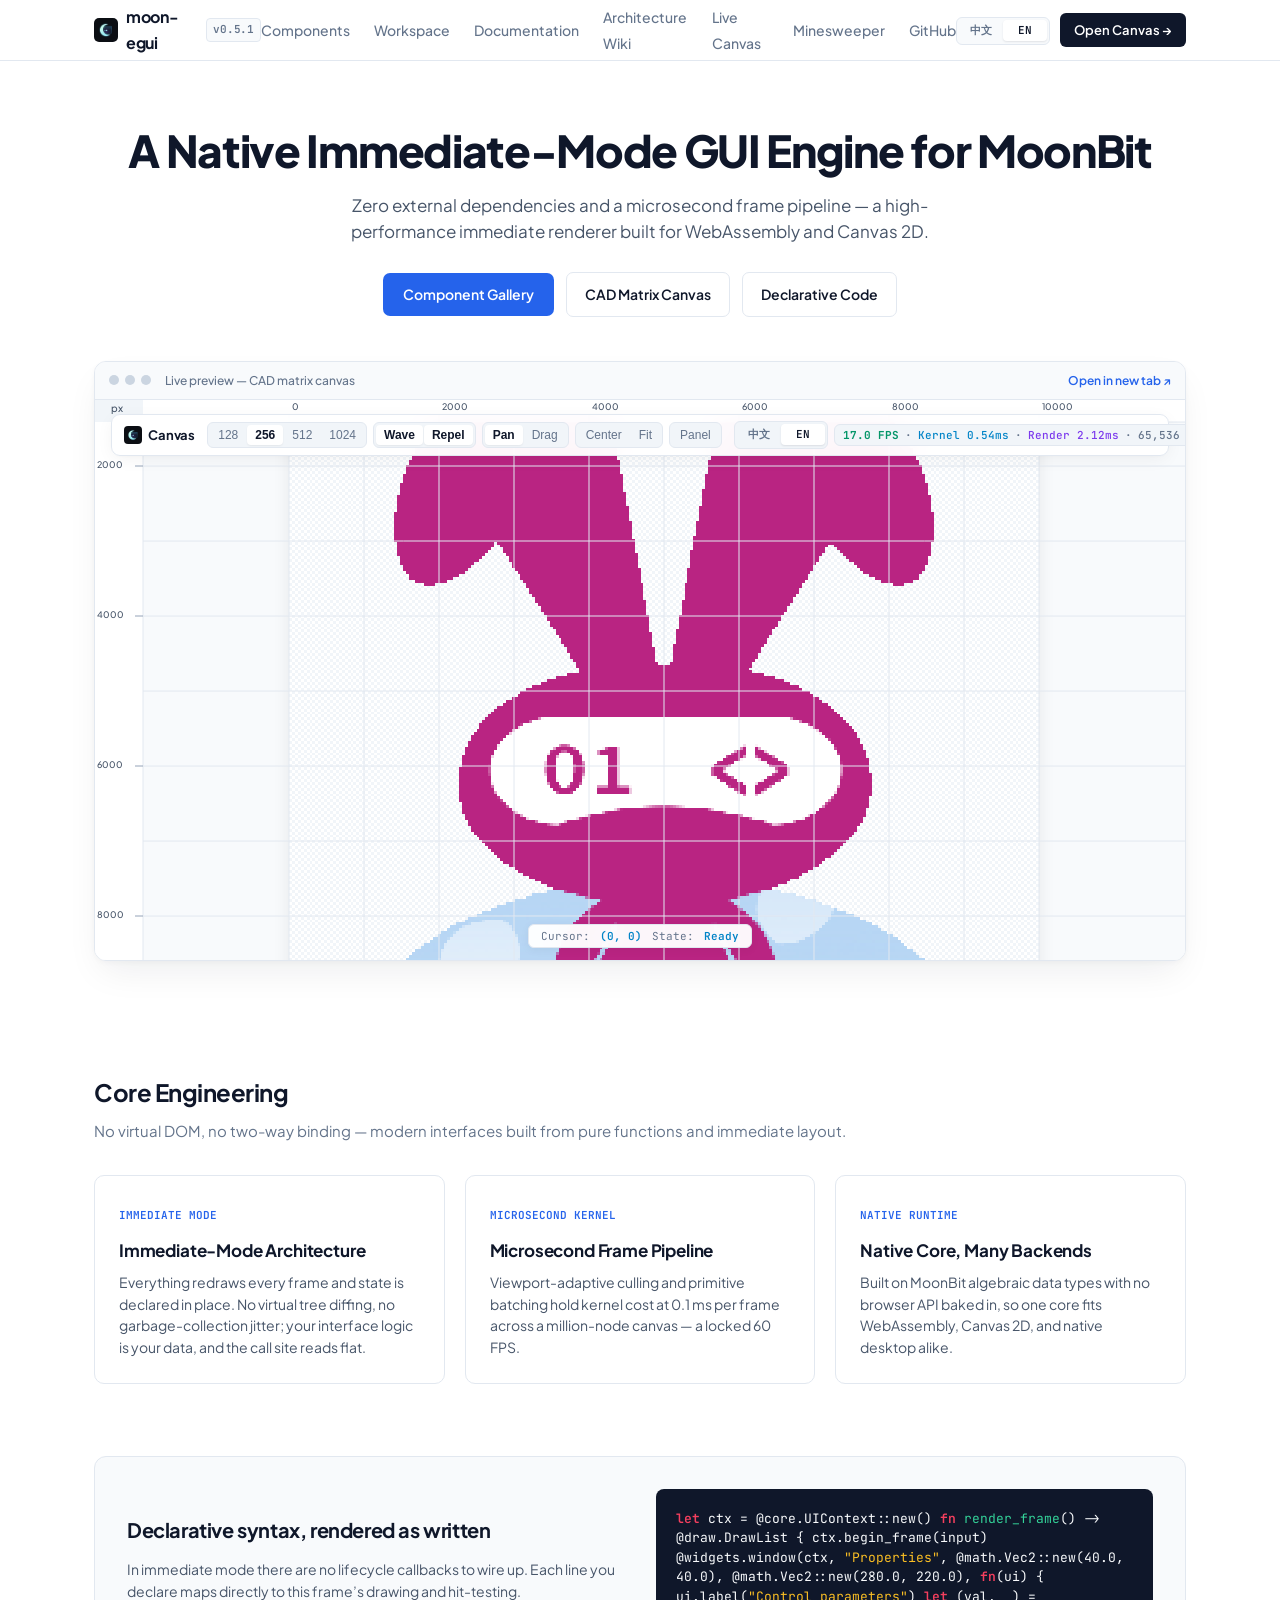
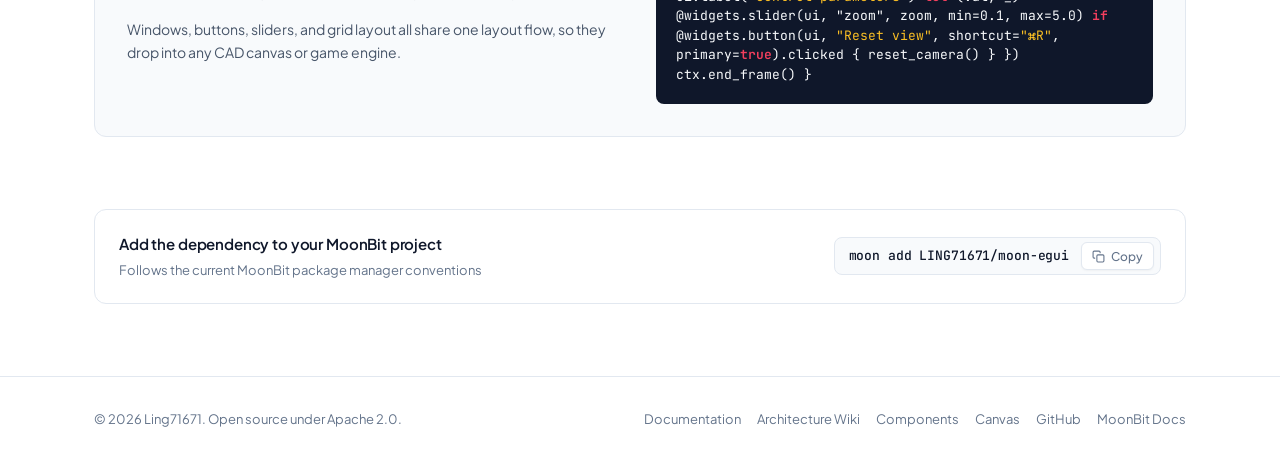
==== commit a431397c: "release: v0.5.1 - 100% pure canvas studio workspace, dynamic modal scrims, and layout geometry polis" ====
--- a/examples/canvas/index.html
+++ b/examples/canvas/index.html
@@ -529,8 +529,8 @@
       .footer-inner { flex-direction: column; gap: 12px; }
     }
   </style>
-  <link rel="stylesheet" href="css/lang.css?v=0.5.0">
-  <script src="js/i18n.js?v=0.5.0"></script>
+  <link rel="stylesheet" href="css/lang.css?v=0.5.1">
+  <script src="js/i18n.js?v=0.5.1"></script>
 </head>
 <body data-i18n-title="index.title">
 
@@ -540,7 +540,7 @@
       <a href="index.html" class="brand-link">
         <img src="assets/logo.png" alt="moon-egui logo" class="brand-logo" />
         <span>moon-egui</span>
-        <span class="brand-tag">v0.5.0</span>
+        <span class="brand-tag">v0.5.1</span>
       </a>
       <ul class="nav-menu">
         <li><a href="gallery.html" class="nav-link" data-i18n="nav.gallery">组件展厅</a></li>
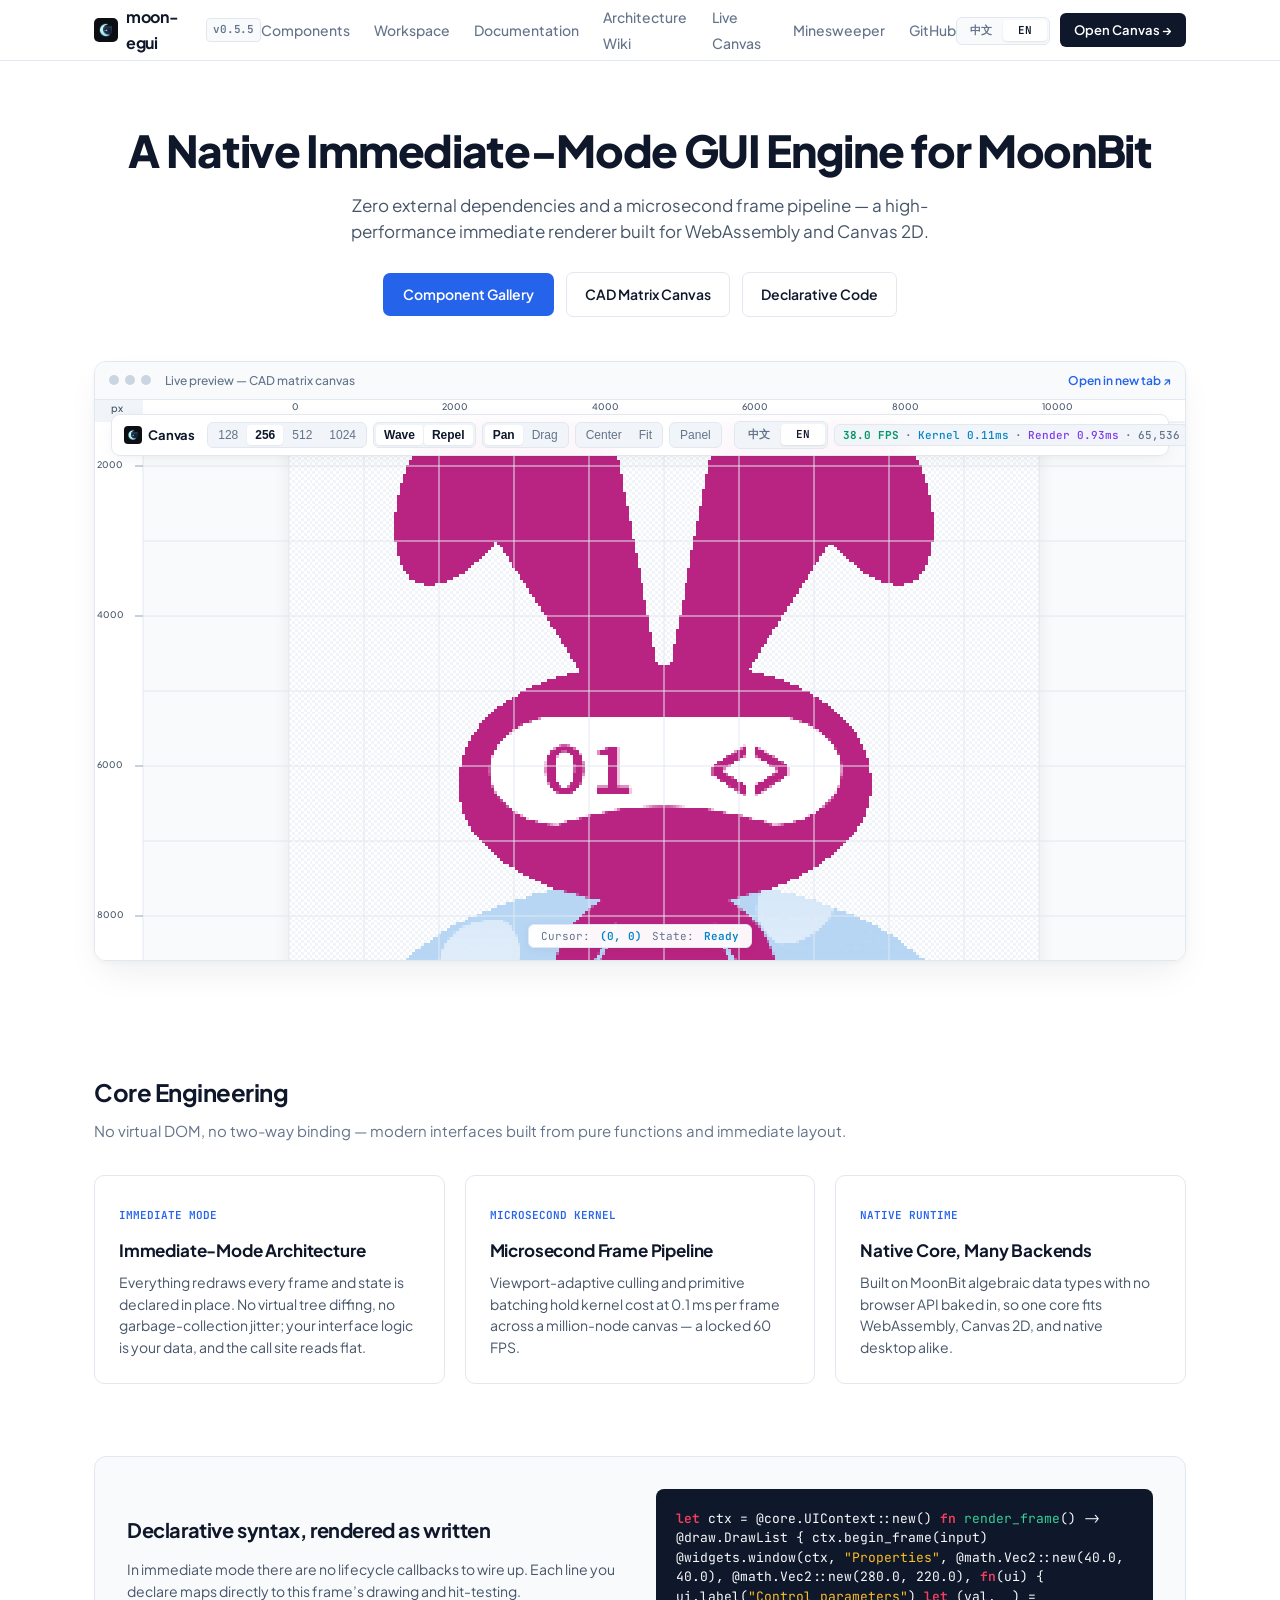
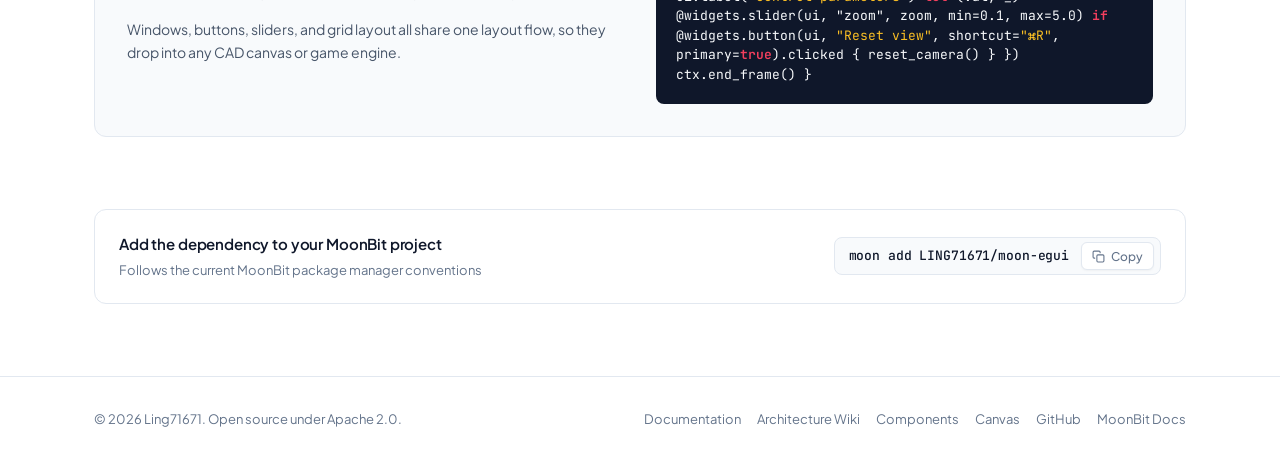
==== commit 5b85de9d: "release: v0.5.5 - 2d table scrolling, plot interaction standards, knob event consumption, and comple" ====
--- a/examples/canvas/index.html
+++ b/examples/canvas/index.html
@@ -529,8 +529,8 @@
       .footer-inner { flex-direction: column; gap: 12px; }
     }
   </style>
-  <link rel="stylesheet" href="css/lang.css?v=0.5.1">
-  <script src="js/i18n.js?v=0.5.1"></script>
+  <link rel="stylesheet" href="css/lang.css?v=0.5.5">
+  <script src="js/i18n.js?v=0.5.5"></script>
 </head>
 <body data-i18n-title="index.title">
 
@@ -540,7 +540,7 @@
       <a href="index.html" class="brand-link">
         <img src="assets/logo.png" alt="moon-egui logo" class="brand-logo" />
         <span>moon-egui</span>
-        <span class="brand-tag">v0.5.1</span>
+        <span class="brand-tag">v0.5.5</span>
       </a>
       <ul class="nav-menu">
         <li><a href="gallery.html" class="nav-link" data-i18n="nav.gallery">组件展厅</a></li>
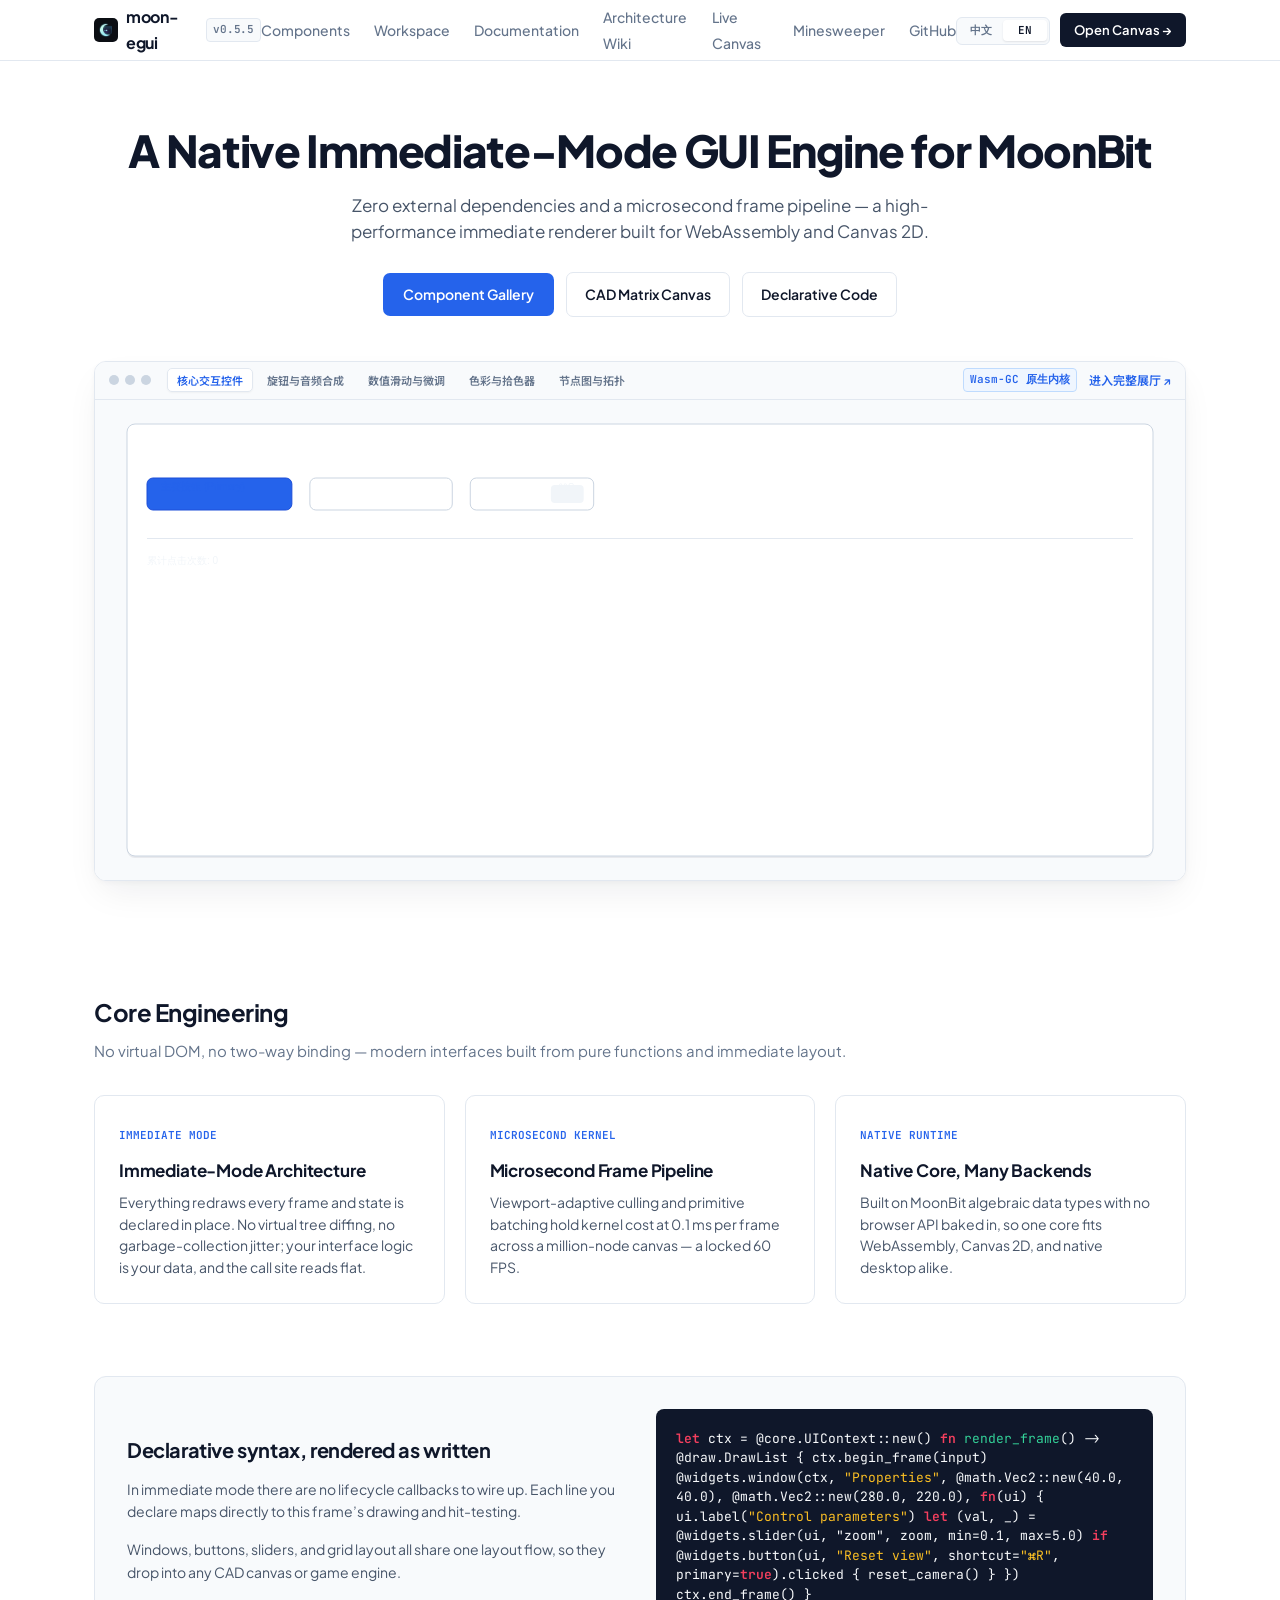
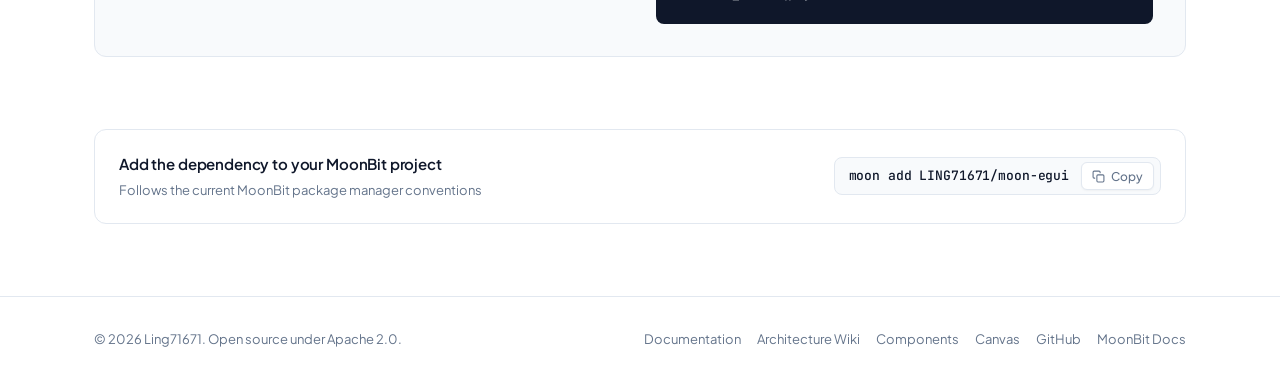
==== commit e643da4c: "feat(showcase): deliver hero interactive playground and wiki pipeline visualizers" ====
--- a/examples/canvas/index.html
+++ b/examples/canvas/index.html
@@ -252,11 +252,57 @@
       text-decoration: underline;
     }
 
-    .workbench-iframe {
+    .hero-tab-btns {
+      display: flex;
+      align-items: center;
+      gap: 4px;
+      margin-left: 10px;
+    }
+
+    .hero-tab-btn {
+      padding: 3px 9px;
+      font-size: 11px;
+      font-weight: 600;
+      color: var(--text-muted);
+      background: transparent;
+      border: 1px solid transparent;
+      border-radius: 5px;
+      cursor: pointer;
+      transition: all 0.15s ease;
+      font-family: inherit;
+    }
+
+    .hero-tab-btn:hover {
+      color: var(--text-main);
+      background: rgba(0, 0, 0, 0.04);
+    }
+
+    .hero-tab-btn.active {
+      color: var(--brand);
+      background: #ffffff;
+      border-color: var(--border);
+      box-shadow: 0 1px 2px rgba(0, 0, 0, 0.04);
+    }
+
+    .hero-workbench-body {
+      position: relative;
       width: 100%;
-      height: 560px;
-      border: none;
+      height: 480px;
+      background: #ffffff;
+      overflow: hidden;
+    }
+
+    #hero-workbench-canvas {
+      width: 100%;
+      height: 100%;
       display: block;
+      outline: none;
+      cursor: default;
+    }
+
+    #hero-workbench-canvas:focus-visible {
+      outline: 2px solid rgba(37, 99, 235, 0.35);
+      outline-offset: -2px;
     }
 
     /* Engineering Pillars */
@@ -578,13 +624,22 @@
             <span class="dot"></span>
             <span class="dot"></span>
             <span class="dot"></span>
-            <span style="margin-left: 8px;" data-i18n="wb.caption">CAD 矩阵画板实时运行预览</span>
+            <div class="hero-tab-btns">
+              <button class="hero-tab-btn active" data-preset="button">核心交互控件</button>
+              <button class="hero-tab-btn" data-preset="knob">旋钮与音频合成</button>
+              <button class="hero-tab-btn" data-preset="slider">数值滑动与微调</button>
+              <button class="hero-tab-btn" data-preset="color_picker">色彩与拾色器</button>
+              <button class="hero-tab-btn" data-preset="node_editor">节点图与拓扑</button>
+            </div>
           </div>
           <div class="workbench-tools">
-            <a href="benchmark.html" target="_blank" class="fullscreen-link" data-i18n="wb.openNewTab">新标签页打开 ↗</a>
+            <span class="brand-tag" style="background:#eff6ff; color:#2563eb; border-color:#bfdbfe;">Wasm-GC 原生内核</span>
+            <a href="gallery.html" class="fullscreen-link" data-i18n="wb.openGallery">进入完整展厅 ↗</a>
           </div>
         </div>
-        <iframe src="benchmark.html?embedded=1" class="workbench-iframe" title="moon-egui Live Canvas" data-i18n-attrs="title:wb.iframeTitle"></iframe>
+        <div class="hero-workbench-body">
+          <canvas id="hero-workbench-canvas" tabindex="0"></canvas>
+        </div>
       </div>
     </div>
   </header>
@@ -748,5 +803,7 @@
       }
     })();
   </script>
+  <script src="canvas.js?v=20260929a"></script>
+  <script src="js/hero_runner.js?v=20260929a"></script>
 </body>
 </html>
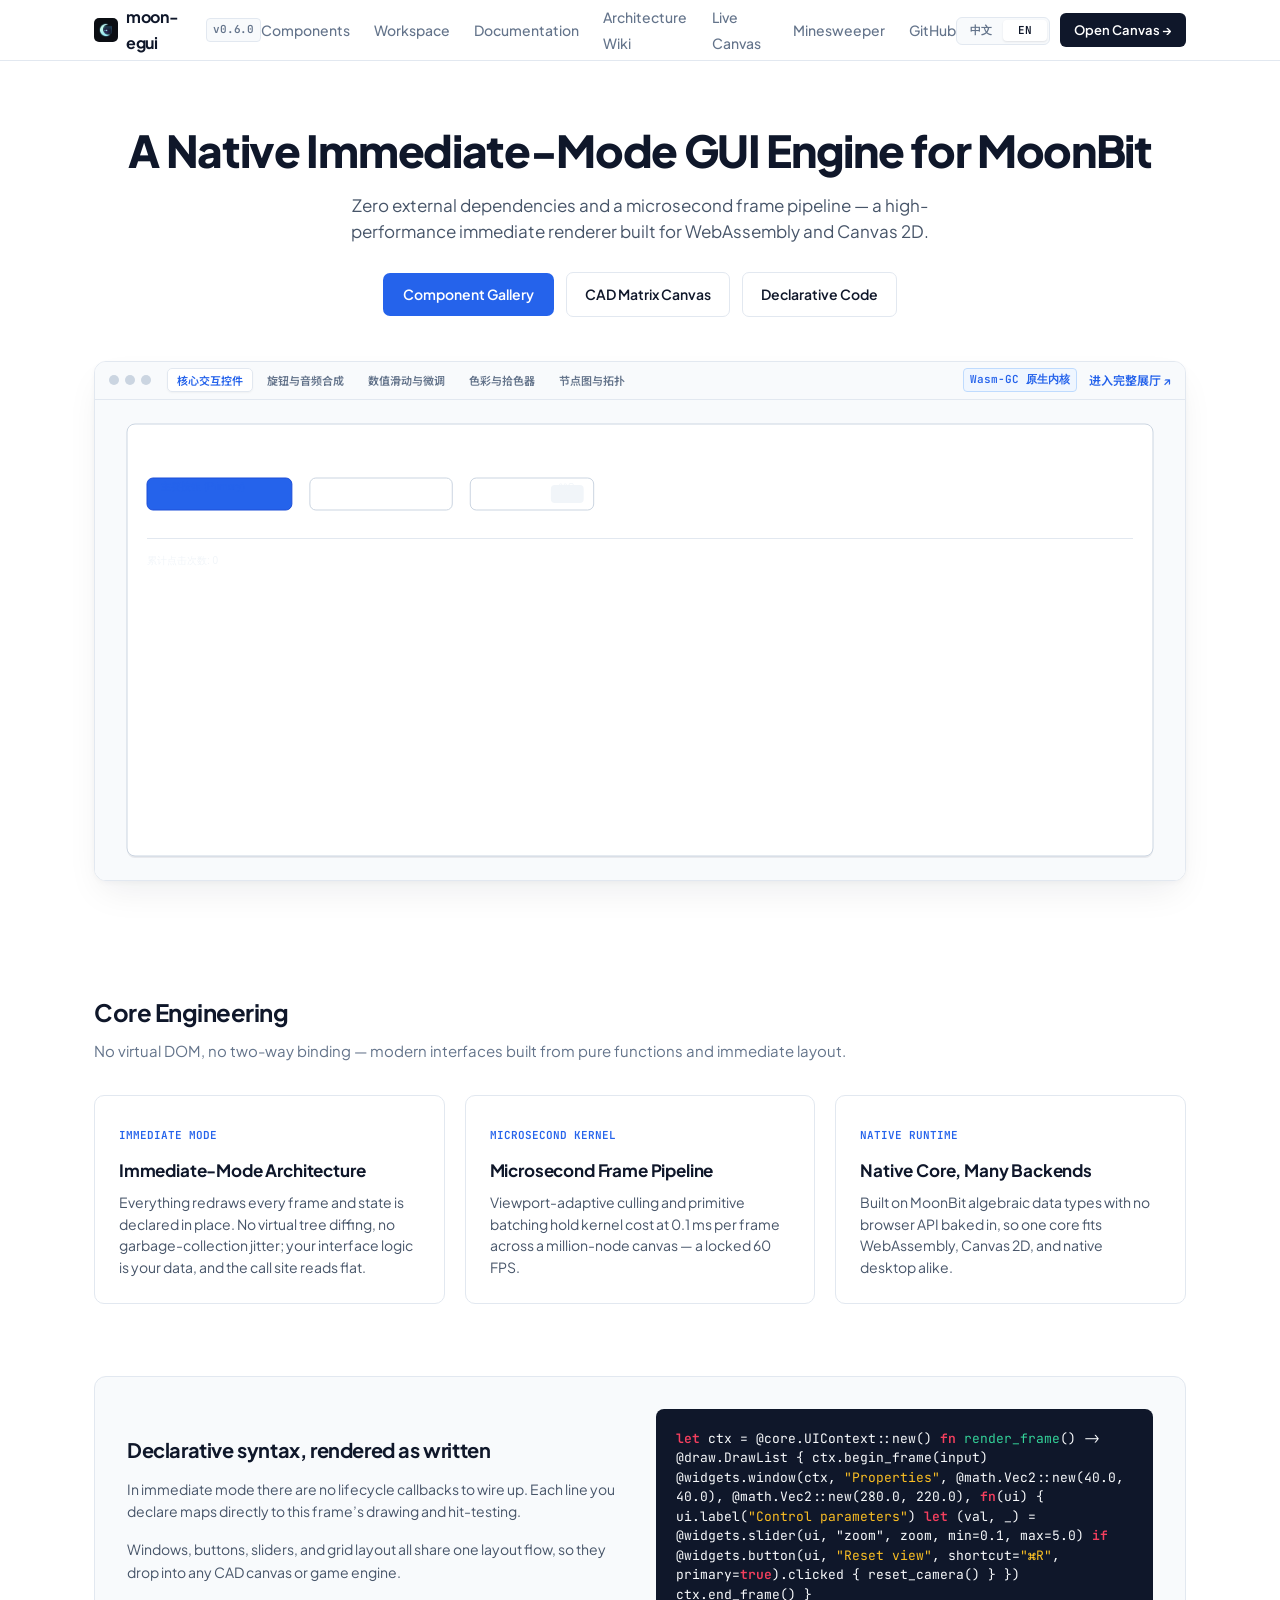
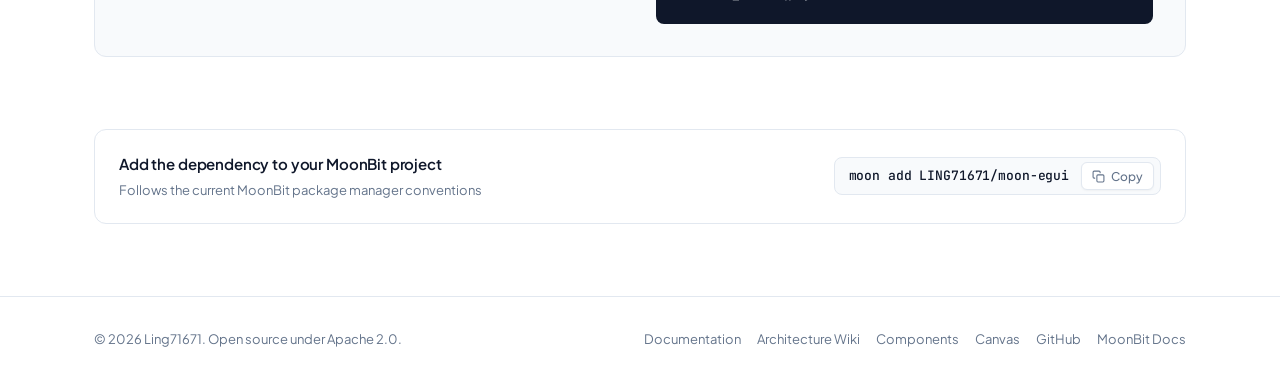
==== commit 3a68d46e: "release: v0.6.0 - universal keyboard accessibility, pure canvas showcases, bezier curves, and 100% i" ====
--- a/examples/canvas/index.html
+++ b/examples/canvas/index.html
@@ -575,8 +575,8 @@
       .footer-inner { flex-direction: column; gap: 12px; }
     }
   </style>
-  <link rel="stylesheet" href="css/lang.css?v=0.5.5">
-  <script src="js/i18n.js?v=0.5.5"></script>
+  <link rel="stylesheet" href="css/lang.css?v=0.6.0">
+  <script src="js/i18n.js?v=0.6.0"></script>
 </head>
 <body data-i18n-title="index.title">
 
@@ -586,7 +586,7 @@
       <a href="index.html" class="brand-link">
         <img src="assets/logo.png" alt="moon-egui logo" class="brand-logo" />
         <span>moon-egui</span>
-        <span class="brand-tag">v0.5.5</span>
+        <span class="brand-tag">v0.6.0</span>
       </a>
       <ul class="nav-menu">
         <li><a href="gallery.html" class="nav-link" data-i18n="nav.gallery">组件展厅</a></li>
@@ -803,7 +803,7 @@
       }
     })();
   </script>
-  <script src="canvas.js?v=20260929a"></script>
-  <script src="js/hero_runner.js?v=20260929a"></script>
+  <script src="canvas.js?v=0.6.0"></script>
+  <script src="js/hero_runner.js?v=0.6.0"></script>
 </body>
 </html>
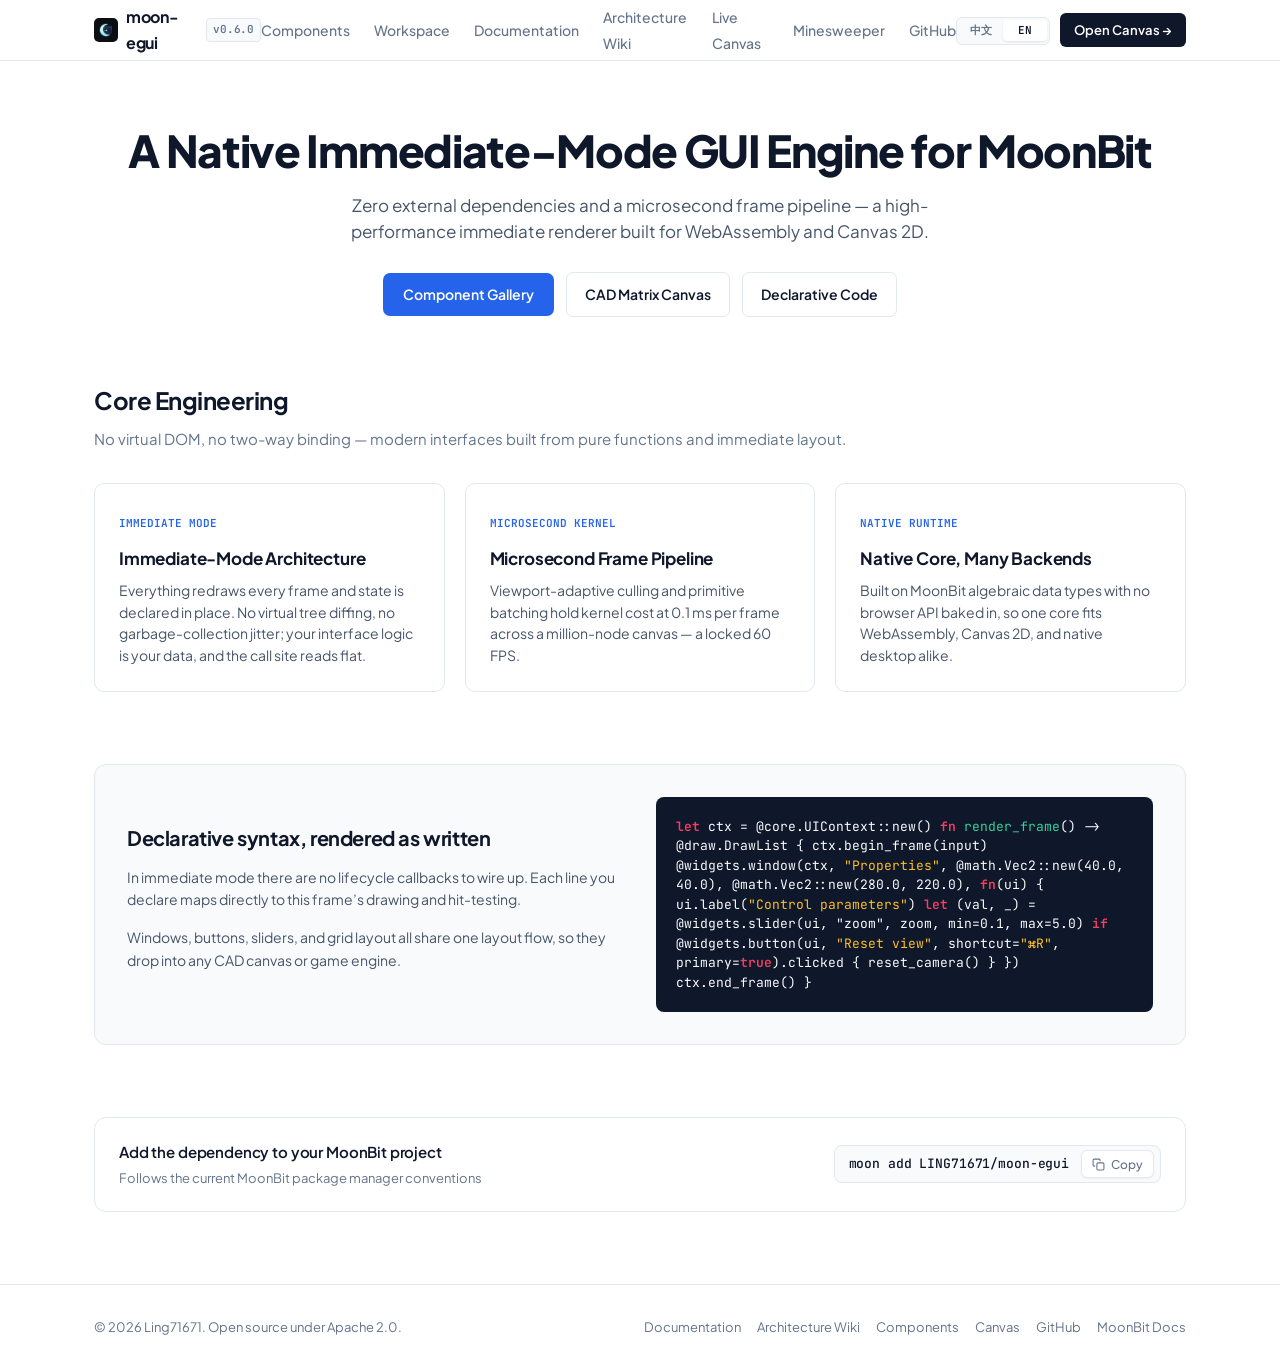
==== commit ff5c2c17: "feat(showcase): remove hero workbench card and hero_runner from index.html" ====
--- a/examples/canvas/index.html
+++ b/examples/canvas/index.html
@@ -157,7 +157,7 @@
       align-items: center;
       justify-content: center;
       gap: 12px;
-      margin-bottom: 44px;
+      margin-bottom: 24px;
     }
 
     .btn-primary {
@@ -197,112 +197,6 @@
     .btn-secondary:hover {
       background: var(--bg-subtle);
       border-color: var(--border-strong);
-    }
-
-    /* Live Workbench Frame */
-    .workbench-window {
-      background: #ffffff;
-      border: 1px solid var(--border);
-      border-radius: 12px;
-      box-shadow: 0 16px 36px -8px rgba(15, 23, 42, 0.08), 0 2px 6px -1px rgba(15, 23, 42, 0.04);
-      overflow: hidden;
-      margin-bottom: 72px;
-    }
-
-    .workbench-header {
-      height: 38px;
-      background: var(--bg-subtle);
-      border-bottom: 1px solid var(--border);
-      display: flex;
-      align-items: center;
-      justify-content: space-between;
-      padding: 0 14px;
-      font-size: 12px;
-      font-weight: 500;
-      color: var(--text-muted);
-    }
-
-    .header-dots {
-      display: flex;
-      align-items: center;
-      gap: 6px;
-    }
-
-    .dot {
-      width: 10px;
-      height: 10px;
-      border-radius: 50%;
-      background: #cbd5e1;
-    }
-
-    .workbench-tools {
-      display: flex;
-      align-items: center;
-      gap: 12px;
-    }
-
-    .fullscreen-link {
-      color: var(--brand);
-      text-decoration: none;
-      font-weight: 600;
-      font-size: 12px;
-    }
-
-    .fullscreen-link:hover {
-      text-decoration: underline;
-    }
-
-    .hero-tab-btns {
-      display: flex;
-      align-items: center;
-      gap: 4px;
-      margin-left: 10px;
-    }
-
-    .hero-tab-btn {
-      padding: 3px 9px;
-      font-size: 11px;
-      font-weight: 600;
-      color: var(--text-muted);
-      background: transparent;
-      border: 1px solid transparent;
-      border-radius: 5px;
-      cursor: pointer;
-      transition: all 0.15s ease;
-      font-family: inherit;
-    }
-
-    .hero-tab-btn:hover {
-      color: var(--text-main);
-      background: rgba(0, 0, 0, 0.04);
-    }
-
-    .hero-tab-btn.active {
-      color: var(--brand);
-      background: #ffffff;
-      border-color: var(--border);
-      box-shadow: 0 1px 2px rgba(0, 0, 0, 0.04);
-    }
-
-    .hero-workbench-body {
-      position: relative;
-      width: 100%;
-      height: 480px;
-      background: #ffffff;
-      overflow: hidden;
-    }
-
-    #hero-workbench-canvas {
-      width: 100%;
-      height: 100%;
-      display: block;
-      outline: none;
-      cursor: default;
-    }
-
-    #hero-workbench-canvas:focus-visible {
-      outline: 2px solid rgba(37, 99, 235, 0.35);
-      outline-offset: -2px;
     }
 
     /* Engineering Pillars */
@@ -616,31 +510,6 @@
         <a href="benchmark.html" class="btn-secondary" data-i18n="hero.ctaCanvas">CAD 矩阵画板</a>
         <a href="#code" class="btn-secondary" data-i18n="hero.ctaCode">查看声明式代码</a>
       </div>
-
-      <!-- In-Page Live Interactive Canvas Workbench -->
-      <div class="workbench-window" id="demo">
-        <div class="workbench-header">
-          <div class="header-dots">
-            <span class="dot"></span>
-            <span class="dot"></span>
-            <span class="dot"></span>
-            <div class="hero-tab-btns">
-              <button class="hero-tab-btn active" data-preset="button">核心交互控件</button>
-              <button class="hero-tab-btn" data-preset="knob">旋钮与音频合成</button>
-              <button class="hero-tab-btn" data-preset="slider">数值滑动与微调</button>
-              <button class="hero-tab-btn" data-preset="color_picker">色彩与拾色器</button>
-              <button class="hero-tab-btn" data-preset="node_editor">节点图与拓扑</button>
-            </div>
-          </div>
-          <div class="workbench-tools">
-            <span class="brand-tag" style="background:#eff6ff; color:#2563eb; border-color:#bfdbfe;">Wasm-GC 原生内核</span>
-            <a href="gallery.html" class="fullscreen-link" data-i18n="wb.openGallery">进入完整展厅 ↗</a>
-          </div>
-        </div>
-        <div class="hero-workbench-body">
-          <canvas id="hero-workbench-canvas" tabindex="0"></canvas>
-        </div>
-      </div>
     </div>
   </header>
 
@@ -803,7 +672,5 @@
       }
     })();
   </script>
-  <script src="canvas.js?v=0.6.0"></script>
-  <script src="js/hero_runner.js?v=0.6.0"></script>
 </body>
 </html>
